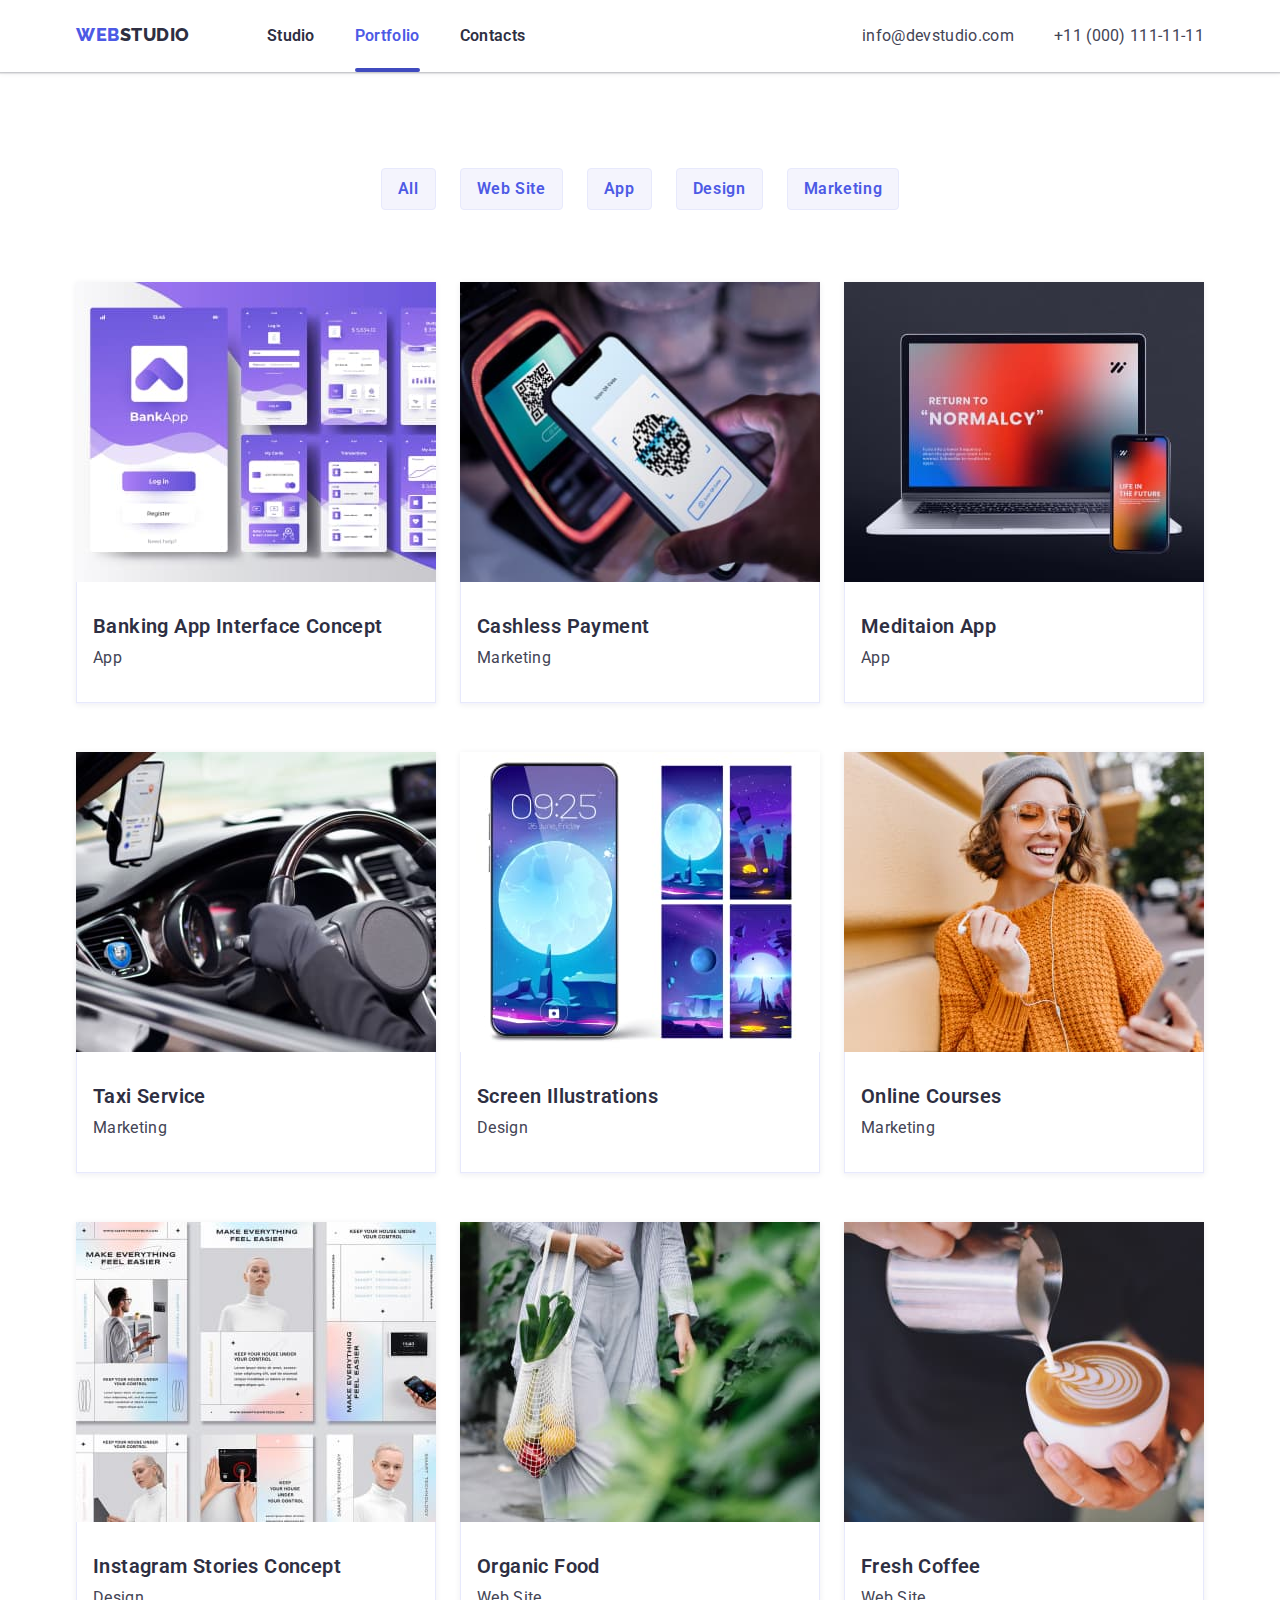
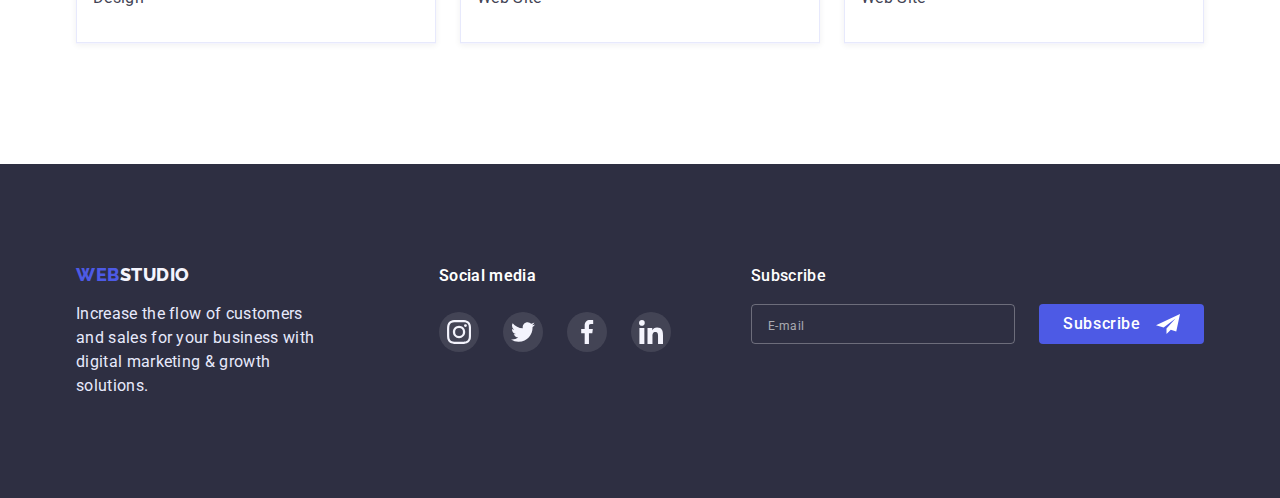
==== portfolio.html @ 8093c986 "edded files" ====
<!DOCTYPE html>
<html lang="en">
  <head>
    <meta charset="UTF-8" />
    <meta http-equiv="X-UA-Compatible" content="IE=edge" />
    <meta name="viewport" content="width=device-width, initial-scale=1.0" />
    <title>Document</title>
    <link rel="preconnect" href="https://fonts.googleapis.com" />
    <link rel="preconnect" href="https://fonts.gstatic.com" crossorigin />
    <link
      href="https://fonts.googleapis.com/css2?family=Raleway:wght@700&family=Roboto:wght@400;500;700;900&display=swap"
      rel="stylesheet"
    />
    <link
      rel="stylesheet"
      href="https://cdnjs.cloudflare.com/ajax/libs/modern-normalize/1.1.0/modern-normalize.min.css"
    />
    <link rel="stylesheet" href="./css/styles.css" />
  </head>
  <body>
    <header class="head">
      <div class="container">
        <div class="header">
          <nav class="site-nav">
            <a href="" class="logo"><span class="logo-span">Web</span>Studio</a>
            <ul class="site-nav-list list">
              <li class="site-nav-item">
                <a href="./index.html" class="link">Studio</a>
              </li>
              <li class="site-nav-item">
                <a href="./portfolio.html" class="link current">Portfolio</a>
              </li>
              <li class="site-nav-item">
                <a href="" class="link">Contacts</a>
              </li>
            </ul>
          </nav>
          <ul class="contacts-list list">
            <li class="contacts-item">
              <a href="mailto:info@devstudio.com" class="link"
                >info@devstudio.com</a
              >
            </li>
            <li class="contacts-item">
              <a href="tel:+110001111111" class="link">+11 (000) 111-11-11</a>
            </li>
          </ul>
        </div>
      </div>
    </header>
    <main>
      <section class="gallery section">
        <div class="container">
          <h1 class="visually-hidden">Our works</h1>
          <ul class="button-list list">
            <li class="button-item">
              <button type="button" class="buttons">All</button>
            </li>
            <li class="button-item">
              <button type="button" class="buttons">Web Site</button>
            </li>
            <li class="button-item">
              <button type="button" class="buttons">App</button>
            </li>
            <li class="button-item">
              <button type="button" class="buttons">Design</button>
            </li>
            <li class="button-item">
              <button type="button" class="buttons">Marketing</button>
            </li>
          </ul>
          <ul class="projects-list list">
            <li class="projects-item">
              <a href="" class="projects-link">
                <div class="overlay">
                  <img
                    src="./images/img-p-1.jpg"
                    alt="interface concept"
                    width="360"
                    height="300"
                  />
                  <p class="overlay-paragraph">
                    14 Stylish and User-Friendly App Design Concepts · Task
                    Manager App · Calorie Tracker App · Exotic Fruit Ecommerce
                    App · Cloud Storage App
                  </p>
                </div>
                <div class="gallery-grouping">
                  <h2>Banking App Interface Concept</h2>
                  <p>App</p>
                </div>
              </a>
            </li>
            <li class="projects-item">
              <a href="" class="projects-link">
                <div class="overlay">
                  <img
                    src="./images/img-p-2.jpg"
                    alt="cashless payment"
                    width="360"
                    height="300"
                  />
                  <p class="overlay-paragraph">
                    14 Stylish and User-Friendly App Design Concepts · Task
                    Manager App · Calorie Tracker App · Exotic Fruit Ecommerce
                    App · Cloud Storage App
                  </p>
                </div>
                <div class="gallery-grouping">
                  <h2>Cashless Payment</h2>
                  <p>Marketing</p>
                </div>
              </a>
            </li>
            <li class="projects-item">
              <a href="" class="projects-link">
                <div class="overlay">
                  <img
                    src="./images/img-p-3.jpg"
                    alt="laptop with phone"
                    width="360"
                    height="300"
                  />
                  <p class="overlay-paragraph">
                    14 Stylish and User-Friendly App Design Concepts · Task
                    Manager App · Calorie Tracker App · Exotic Fruit Ecommerce
                    App · Cloud Storage App
                  </p>
                </div>
                <div class="gallery-grouping">
                  <h2>Meditaion App</h2>
                  <p>App</p>
                </div>
              </a>
            </li>
            <li class="projects-item">
              <a href="" class="projects-link">
                <div class="overlay">
                  <img
                    src="./images/img-p-4.jpg"
                    alt="car dashboard"
                    width="360"
                    height="300"
                  />
                  <p class="overlay-paragraph">
                    14 Stylish and User-Friendly App Design Concepts · Task
                    Manager App · Calorie Tracker App · Exotic Fruit Ecommerce
                    App · Cloud Storage App
                  </p>
                </div>
                <div class="gallery-grouping">
                  <h2>Taxi Service</h2>
                  <p>Marketing</p>
                </div>
              </a>
            </li>
            <li class="projects-item">
              <a href="" class="projects-link">
                <div class="overlay">
                  <img
                    src="./images/img-p-5.jpg"
                    alt="screen illustrations"
                    width="360"
                    height="300"
                  />
                  <p class="overlay-paragraph">
                    14 Stylish and User-Friendly App Design Concepts · Task
                    Manager App · Calorie Tracker App · Exotic Fruit Ecommerce
                    App · Cloud Storage App
                  </p>
                </div>
                <div class="gallery-grouping">
                  <h2>Screen Illustrations</h2>
                  <p>Design</p>
                </div>
              </a>
            </li>
            <li class="projects-item">
              <a href="" class="projects-link">
                <div class="overlay">
                  <img
                    src="./images/img-p-6.jpg"
                    alt="girl in headphones"
                    width="360"
                    height="300"
                  />
                  <p class="overlay-paragraph">
                    14 Stylish and User-Friendly App Design Concepts · Task
                    Manager App · Calorie Tracker App · Exotic Fruit Ecommerce
                    App · Cloud Storage App
                  </p>
                </div>
                <div class="gallery-grouping">
                  <h2>Online Courses</h2>
                  <p>Marketing</p>
                </div>
              </a>
            </li>
            <li class="projects-item">
              <a href="" class="projects-link">
                <div class="overlay">
                  <img
                    src="./images/img-p-7.jpg"
                    alt="instagram stories concept"
                    width="360"
                    height="300"
                  />
                  <p class="overlay-paragraph">
                    14 Stylish and User-Friendly App Design Concepts · Task
                    Manager App · Calorie Tracker App · Exotic Fruit Ecommerce
                    App · Cloud Storage App
                  </p>
                </div>
                <div class="gallery-grouping">
                  <h2>Instagram Stories Concept</h2>
                  <p>Design</p>
                </div>
              </a>
            </li>
            <li class="projects-item">
              <a href="" class="projects-link">
                <div class="overlay">
                  <img
                    src="./images/img-p-8.jpg"
                    alt="organic food"
                    width="360"
                    height="300"
                  />
                  <p class="overlay-paragraph">
                    14 Stylish and User-Friendly App Design Concepts · Task
                    Manager App · Calorie Tracker App · Exotic Fruit Ecommerce
                    App · Cloud Storage App
                  </p>
                </div>
                <div class="gallery-grouping">
                  <h2>Organic Food</h2>
                  <p>Web Site</p>
                </div>
              </a>
            </li>
            <li class="projects-item">
              <a href="" class="projects-link">
                <div class="overlay">
                  <img
                    src="./images/img-p-9.jpg"
                    alt="cup of fresh coffee"
                    width="360"
                    height="300"
                  />
                  <p class="overlay-paragraph">
                    14 Stylish and User-Friendly App Design Concepts · Task
                    Manager App · Calorie Tracker App · Exotic Fruit Ecommerce
                    App · Cloud Storage App
                  </p>
                </div>
                <div class="gallery-grouping">
                  <h2>Fresh Coffee</h2>
                  <p>Web Site</p>
                </div>
              </a>
            </li>
          </ul>
        </div>
      </section>
    </main>
    <footer class="page-footer">
      <div class="container footer">
        <div class="logo-block">
          <a href="" class="logo"><span class="logo-span">Web</span>Studio</a>
          <p>
            Increase the flow of customers and sales for your business with
            digital marketing & growth solutions.
          </p>
        </div>
        <div class="media-block">
          <h3 class="footer-heading">Social media</h3>
          <ul class="footer-list list">
            <li class="footer-list-item">
              <a href="" class="footer-link link">
                <svg width="24" height="24">
                  <use href="./images/icons.svg#icon-instagram-2"></use>
                </svg>
              </a>
            </li>
            <li class="footer-list-item">
              <a href="" class="footer-link link">
                <svg width="24" height="24">
                  <use href="./images/icons.svg#icon-twitter-1"></use>
                </svg>
              </a>
            </li>
            <li class="footer-list-item">
              <a href="" class="footer-link link">
                <svg width="24" height="24">
                  <use href="./images/icons.svg#icon-facebook-1"></use>
                </svg>
              </a>
            </li>
            <li class="footer-list-item">
              <a href="" class="footer-link link">
                <svg width="24" height="24">
                  <use href="./images/icons.svg#icon-linkedin-1"></use>
                </svg>
              </a>
            </li>
          </ul>
        </div>
        <div>
          <form action="" class="email-block">
            <div class="email-input">
              <label for="mail" class="email-label"> Subscribe </label>
              <input
                type="email"
                name="email"
                placeholder="E-mail"
                id="mail"
                class="email-button"
              />
            </div>
            <button type="submit" class="submit-button buttons">
              Subscribe
              <svg width="24" height="20" class="arrow-icon">
                <use href="./images/icons.svg#arrow"></use>
              </svg>
            </button>
          </form>
        </div>
      </div>
    </footer>
  </body>
</html>
---- css/styles.css ----
/*base styles*/
:root {
  --primary-text-color: #434455;
  --secondary-color: #2e2f42;
  --primary-white-color: #ffffff;
  --background-our-team-buttons: #f4f4fd;
  --accent-color: #4d5ae5;
  --footer-color: #e7e9fc;
  --secondary-accent-color: #404bbf;
}

body {
  font-family: "Roboto", sans-serif;
  color: var(--primary-text-color);
  background-color: var(--primary-white-color);
}

ul {
  margin: 0;
  padding: 0;
}

p,
h1,
h2,
h3 {
  margin: 0;
}

.container {
  width: 1158px;
  margin-left: auto;
  margin-right: auto;
  padding-left: 15px;
  padding-right: 15px;
}

.visually-hidden {
  position: absolute;
  white-space: nowrap;
  width: 1px;
  height: 1px;
  overflow: hidden;
  border: 0;
  padding: 0;
  clip: rect(0 0 0 0);
  clip-path: inset(50%);
  margin: -1px;
}

.list {
  list-style: none;
}

a {
  text-decoration: none;
  color: inherit;
}

.buttons {
  font-family: inherit;
  cursor: pointer;
}

.link:hover,
.link:focus {
  color: var(--accent-color);
}

.list img {
  display: block;
  width: 100%;
  height: auto;
}

/*header*/
.head {
  box-shadow: 0px 2px 1px rgba(46, 47, 66, 0.08),
    0px 1px 1px rgba(46, 47, 66, 0.16), 0px 1px 6px rgba(46, 47, 66, 0.08);
}
.header {
  display: flex;
  align-items: center;
}

.logo {
  font-family: "Raleway", sans-serif;
  font-weight: 800;
  font-size: 18px;
  line-height: 1.2;
  letter-spacing: 0.03em;
  text-transform: uppercase;
  color: var(--secondary-color);
  margin-right: 77px;
  padding-top: 24px;
  padding-bottom: 24px;
  display: block;
}

.logo-span {
  color: var(--accent-color);
}

/*main nav*/
.site-nav {
  display: flex;
}

.site-nav-list {
  font-weight: 600;
  font-size: 16px;
  line-height: 1.5;
  letter-spacing: 0.02em;
  color: var(--secondary-color);
  display: flex;
}

.site-nav-item {
  position: relative;
}

.site-nav-item:not(:last-child) {
  margin-right: 40px;
}

.site-nav-list .link,
.contacts-list .link {
  padding-top: 24px;
  padding-bottom: 24px;
  display: block;

  transition: color 250ms cubic-bezier(0.4, 0, 0.2, 1);
}

.site-nav-item .link.current::after {
  content: "";
  position: absolute;
  left: 0;
  bottom: 0;

  display: block;
  width: 100%;
  height: 4px;
  border-radius: 2px;

  background-color: var(--secondary-accent-color);
}

.site-nav-item .link.current {
  color: var(--accent-color);
}

/*contacts*/
.contacts-list {
  line-height: 1.5;
  letter-spacing: 0.02em;
  display: flex;
  margin-left: auto;
}

.contacts-item:not(:last-child) {
  margin-right: 40px;
}

/*index.html*/
.hero {
  height: 600px;
  max-width: 1440px;
  padding-top: 192px;
  margin-right: auto;
  margin-left: auto;

  text-align: center;
  background-color: var(--secondary-color);
  background-image: linear-gradient(
      to right,
      rgba(46, 47, 66, 0.7),
      rgba(46, 47, 66, 0.7)
    ),
    url(../images/people-office\ 1.jpg);
  background-repeat: no-repeat;
  background-size: cover;
  background-position: center;
}

.heading-hero {
  width: 492px;
  margin-left: auto;
  margin-right: auto;
  font-weight: 500;
  font-size: 56px;
  line-height: 1.07;
  text-align: center;
  letter-spacing: 0.02em;
  color: var(--primary-white-color);
}

.hero .buttons {
  margin-left: auto;
  margin-right: auto;
  margin-top: 48px;
  padding: 16px 32px;
  border-color: transparent;
  border-radius: 4px;

  font-weight: 600;
  font-size: 16px;
  line-height: 1.2;
  letter-spacing: 0.04em;

  color: var(--primary-white-color);
  background-color: var(--accent-color);
  box-shadow: 0px 4px 4px rgba(0, 0, 0, 0.15);

  transition: background-color 250ms cubic-bezier(0.4, 0, 0.2, 1),
    box-shadow 250ms cubic-bezier(0.4, 0, 0.2, 1);
}

.hero .buttons:hover,
.hero .buttons:focus {
  background-color: var(--secondary-accent-color);
  box-shadow: 0px 4px 4px rgba(0, 0, 0, 0.15);
}

.section {
  padding-top: 120px;
  padding-bottom: 120px;
}

.features-icon {
  padding: 0;
  border: none;
  margin-bottom: 8px;
  height: 112px;
  background-color: var(--background-our-team-buttons);
  border-radius: 4px;
  display: flex;
  justify-content: center;
  align-items: center;
}

.features-list {
  display: flex;
}

.features-item:not(:last-child) {
  margin-right: 24px;
}

.features-list h3 {
  margin-bottom: 8px;
  font-weight: 600;
  font-size: 20px;
  line-height: 1.2;
  letter-spacing: 0.02em;
  color: var(--secondary-color);
}

.features-list p {
  font-size: 16px;
  line-height: 1.5;
  letter-spacing: 0.02em;
  color: var(--primary-text-color);
}

.activity {
  padding-top: 0;
}

.activity-list {
  display: flex;
  margin-top: 72px;
}

.activity-heading {
  font-weight: 600;
  font-size: 36px;
  line-height: 1.1;
  text-align: center;
  letter-spacing: 0.02em;
  text-transform: capitalize;
  color: var(--secondary-color);
}

.activity-item:not(:last-child) {
  margin-right: 24px;
}

.team {
  background-color: var(--background-our-team-buttons);
}

.team-list {
  display: flex;
  margin-top: 72px;
}

.team-heading {
  font-weight: 600;
  font-size: 36px;
  line-height: 1.1;
  text-align: center;
  letter-spacing: 0.02em;
  text-transform: capitalize;
  color: var(--secondary-color);
}

.team-item {
  border-radius: 0px 0px 4px 4px;
  background-color: var(--primary-white-color);
}

.team-grouping {
  padding-top: 32px;
  padding-bottom: 32px;
  box-shadow: 0px 1px 6px rgba(46, 47, 66, 0.08),
    0px 1px 1px rgba(46, 47, 66, 0.16), 0px 2px 1px rgba(46, 47, 66, 0.08);
}

.team-list h3 {
  margin-bottom: 8px;
  font-weight: 600;
  font-size: 20px;
  line-height: 1.2;
  text-align: center;
  letter-spacing: 0.02em;
  color: var(--secondary-color);
}

.team-list p {
  margin-bottom: 8px;
  font-size: 16px;
  line-height: 1.5;
  text-align: center;
  letter-spacing: 0.02em;
  color: var(--primary-text-color);
}

.team-item:not(:last-child) {
  margin-right: 24px;
}
.team-list-icon {
  display: flex;
  justify-content: center;
  align-items: center;
}

.list-icon-item:not(:last-child) {
  margin-right: 24px;
}

.link-icon {
  width: 40px;
  height: 40px;
  border-radius: 50%;
  background-color: var(--accent-color);
  display: flex;
  align-items: center;
  justify-content: center;

  transition: background-color 250ms cubic-bezier(0.4, 0, 0.2, 1);
}

.link-icon:hover,
.link-icon:focus {
  background-color: var(--secondary-accent-color);
}

.clients-list-link {
  height: 88px;
  border: 1px solid #8e8f99;
  border-radius: 4px;
  display: flex;
  align-items: center;
  justify-content: center;
  fill: #8e8f99;

  transition: fill 250ms cubic-bezier(0.4, 0, 0.2, 1),
    border-color 250ms cubic-bezier(0.4, 0, 0.2, 1);
}

.clients-list-link:hover,
.clients-list-link:focus {
  fill: var(--accent-color);
  border-color: var(--accent-color);
}

.clients-heading {
  margin-bottom: 72px;
  font-weight: 700;
  font-size: 36px;
  line-height: 1, 16;
  text-align: center;
  letter-spacing: 0.03em;
  color: var(--secondary-color);
}

.clients-list {
  display: flex;
}

.clients-list-item {
  width: calc((100%-120px) / 6);
}

.clients-list-item:not(:last-child) {
  margin-right: 24px;
}

/*footer*/
.page-footer {
  background-color: var(--secondary-color);
  padding-top: 100px;
  padding-bottom: 100px;
}

.footer {
  display: flex;
}

.logo-block {
  width: 264px;
  margin-right: 120px;
}

footer .logo {
  color: var(--background-our-team-buttons);
}

.page-footer .logo {
  padding: 0;
}

.page-footer p {
  font-size: 16px;
  line-height: 1.5;
  letter-spacing: 0.02em;
  color: var(--footer-color);
  margin-top: 16px;
}

.footer-heading {
  margin-bottom: 24px;
  font-weight: 600;
  font-size: 16px;
  line-height: 1.5;
  letter-spacing: 0.02em;
  color: var(--primary-white-color);
}

.footer-list {
  display: flex;
}

.footer-list-item:not(:last-child) {
  margin-right: 24px;
}

.footer-link {
  width: 40px;
  height: 40px;
  border-radius: 50%;
  background-color: rgba(255, 255, 255, 0.1);
  display: flex;
  align-items: center;
  justify-content: center;

  transition: background-color 250ms cubic-bezier(0.4, 0, 0.2, 1);
}

.footer-link:hover,
.footer-link:focus {
  background-color: #31d0aa;
}

.media-block {
  margin-right: 80px;
}

.email-block {
  display: flex;
}

.email-input {
  margin-right: 24px;
  display: flex;
  flex-direction: column;
}

.email-label {
  margin-bottom: 16px;
  font-weight: 500;
  font-size: 16px;
  line-height: 1.5;
  letter-spacing: 0.02em;

  color: #ffffff;
}

.email-button {
  width: 264px;
  height: 40px;
  padding-left: 16px;
  padding-top: 8px;
  padding-bottom: 8px;
  border: 1px solid rgba(255, 255, 255, 0.3);
  border-radius: 4px;

  background-color: rgba(33, 150, 243, 0);
}
.email-button::placeholder {
  font-size: 12px;
  line-height: 2;
  letter-spacing: 0.04em;
  color: rgba(255, 255, 255, 0.6);
}

.submit-button {
  display: flex;
  align-items: center;
  justify-content: space-between;

  width: 165px;
  height: 40px;
  padding: 8px 24px;
  margin-top: 40px;
  border: var(--accent-color);
  border-radius: 4px;

  font-weight: 500;
  font-size: 16px;
  line-height: 1.5;
  letter-spacing: 0.04em;

  color: var(--primary-white-color);
  background-color: var(--accent-color);

  transition: background-color 250ms cubic-bezier(0.4, 0, 0.2, 1);
}

.submit-button:hover,
.submit-button:focus {
  background-color: var(--secondary-accent-color);
}

.arrow-icon {
  fill: var(--primary-white-color);
}

/*portfolio.html*/
.gallery {
  padding-top: 96px;
}

.gallery-grouping {
  padding-top: 32px;
  padding-bottom: 32px;
  padding-left: 16px;
  border-bottom: 1px solid #e7e9fc;
  border-left: 1px solid #e7e9fc;
  border-right: 1px solid #e7e9fc;
}

.gallery .button-list {
  display: flex;
  justify-content: center;
}

.button-item:not(:last-child) {
  margin-right: 24px;
}

.button-list .buttons {
  padding: 8px 16px;
  border: 1px solid #e7e9fc;
  border-radius: 4px;

  font-weight: 600;
  font-size: 16px;
  line-height: 1.5;
  text-align: center;
  letter-spacing: 0.04em;

  color: var(--accent-color);
  background-color: var(--background-our-team-buttons);

  transition: background-color 250ms cubic-bezier(0.4, 0, 0.2, 1),
    color 250ms cubic-bezier(0.4, 0, 0.2, 1),
    border 250ms cubic-bezier(0.4, 0, 0.2, 1),
    box-shadow 250ms cubic-bezier(0.4, 0, 0.2, 1);
}

.button-list .buttons:hover,
.button-list .buttons:focus {
  border: 1px solid var(--accent-color);

  color: var(--primary-white-color);
  background-color: var(--accent-color);

  box-shadow: 0px 4px 4px rgba(0, 0, 0, 0.15);
}

.projects-list {
  display: flex;
  flex-wrap: wrap;
  margin-top: 72px;
}

.projects-item:not(:nth-child(3n)) {
  margin-right: 24px;
}
.projects-item:not(:nth-last-child(-n + 3)) {
  margin-bottom: 48px;
}

.projects-item {
  border-bottom: 0.5px solid #f4f4fd;
  box-shadow: 0px 1px 6px rgba(46, 47, 66, 0.08);
}

.projects-link {
  display: block;
  transition: box-shadow 250ms cubic-bezier(0.4, 0, 0.2, 1);
}

.projects-link:hover,
.projects-link:focus {
  box-shadow: 0px 1px 6px rgba(46, 47, 66, 0.08),
    0px 1px 1px rgba(46, 47, 66, 0.16), 0px 2px 1px rgba(46, 47, 66, 0.08);
}

.projects-list h2 {
  font-weight: 600;
  font-size: 20px;
  line-height: 1.2;
  letter-spacing: 0.02em;
  color: var(--secondary-color);
}

.projects-list p {
  font-size: 16px;
  line-height: 1.5;
  letter-spacing: 0.02em;
  color: var(--primary-text-color);
  margin-top: 8px;
}

.overlay {
  position: relative;
  width: 360px;
  height: 300px;

  overflow: hidden;
}

.overlay::after {
  content: "";
  position: absolute;
  top: 0;
  left: 0;
  width: 100%;
  height: 100%;
  z-index: 2;

  background-color: var(--accent-color);

  transform: translatey(100%);
  transition: transform 250ms cubic-bezier(0.4, 0, 0.2, 1);
}

.projects-item:hover .overlay::after {
  transform: translateY(0);
}

.overlay .overlay-paragraph {
  position: absolute;
  top: 40px;
  left: 32px;
  z-index: 3;
  margin-top: 0;

  color: #f4f4fd;

  transform: translatey(300%);
  transition: transform 250ms cubic-bezier(0.4, 0, 0.2, 1);
}

.projects-item:hover .overlay .overlay-paragraph {
  transform: translateY(0);
}

/* modal window */
.backdrop {
  position: fixed;
  top: 0;
  left: 0;

  width: 100%;
  height: 100%;

  background-color: rgba(46, 47, 66, 0.4);

  opacity: 1;
  transition: opacity 250ms cubic-bezier(0.4, 0, 0.2, 1);
}

.backdrop.is-hidden {
  opacity: 0;
  pointer-events: none;
  visibility: hidden;
}

.modal {
  position: absolute;
  top: 50%;
  left: 50%;
  transform: translate(-50%, -50%) scale(1);

  width: 408px;
  padding: 72px 24px 24px;
  border-radius: 4px;

  background-color: #fcfcfc;
  box-shadow: 0px 1px 1px rgba(0, 0, 0, 0.14), 0px 1px 3px rgba(0, 0, 0, 0.12),
    0px 2px 1px rgba(0, 0, 0, 0.2);

  transition: transform 250ms cubic-bezier(0.4, 0, 0.2, 1);
}

.backdrop.is-hidden .modal {
  transform: translate(-50%, -50%) scale(0.9);
}

.close-modal {
  position: absolute;
  right: 24px;
  top: 24px;
  display: flex;

  width: 24px;
  height: 24px;
  padding: 0;
  margin: 0;
  border: 1px solid rgba(0, 0, 0, 0.1);
  border-radius: 50%;

  background-color: #e7e9fc;
  outline: none;

  transition: background-color 250ms cubic-bezier(0.4, 0, 0.2, 1),
    fill 250ms cubic-bezier(0.4, 0, 0.2, 1);
}

.close-modal:focus,
.close-modal:hover {
  background-color: var(--secondary-accent-color);
}

.modal-icon {
  fill: #000;
}

.close-modal:focus .modal-icon,
.close-modal:hover .modal-icon {
  fill: var(--primary-white-color);
}

.form-paragraph {
  margin-bottom: 16px;
  font-weight: 500;
  font-size: 16px;
  line-height: 1.5;
  text-align: center;
  letter-spacing: 0.02em;
  color: var(--secondary-color);
}

.modal-label {
  display: block;
}

.modal-label:not(:last-child) {
  margin-bottom: 8px;
}

.modal-label-text {
  display: block;
  margin-bottom: 4px;
  font-weight: 400;
  font-size: 12px;
  line-height: 1.3;
  letter-spacing: 0.04em;
  color: #8e8f99;
}

.modal-input {
  width: 360px;
  height: 40px;
  padding-left: 38px;
  border: 1px solid rgba(33, 33, 33, 0.2);
  border-radius: 4px;
  outline: none;

  background-repeat: no-repeat;
  background-position: center left 19px;

  transition: border-color 250ms cubic-bezier(0.4, 0, 0.2, 1),
    background-image 250ms cubic-bezier(0.4, 0, 0.2, 1);
}

.modal-input:hover,
.modal-input:focus {
  border-color: var(--accent-color);
}

.modal-input.username {
  background-image: url("../images/username.svg");
  background-size: 12px;
}

.modal-input.username:hover,
.modal-input.username:focus {
  background-image: url("../images/username-focus.svg");
}

.modal-input.phone {
  background-image: url("../images/phone.svg");
  background-size: 13px;
}

.modal-input.phone:hover,
.modal-input.phone:focus {
  background-image: url("../images/phone-focus.svg");
}

.modal-input.email {
  background-image: url("../images/email.svg");
  background-size: 15px 12px;
}

.modal-input.email:hover,
.modal-input.email:focus {
  background-image: url("../images/email-focus.svg");
}

.comment {
  width: 360px;
  height: 120px;
  padding: 8px 16px;
  border: 1px solid rgba(33, 33, 33, 0.2);
  border-radius: 4px;
  resize: none;
  outline: none;

  transition: border-color 250ms cubic-bezier(0.4, 0, 0.2, 1);
}

.comment:hover,
.comment:focus {
  border-color: var(--accent-color);
}

.comment::placeholder {
  font-weight: 400;
  font-size: 12px;
  line-height: 1.3;
  letter-spacing: 0.04em;

  color: rgba(117, 117, 117, 0.5);
}

.checkbox-label {
  display: flex;
  align-items: center;
  margin-bottom: 24px;
  font-weight: 400;
  font-size: 12px;
  line-height: 1.3;
  letter-spacing: 0.04em;
  color: #757575;
}

.checkbox-input {
  position: absolute;
  white-space: nowrap;
  width: 1px;
  height: 1px;
  overflow: hidden;
  border: 0;
  padding: 0;
  clip: rect(0 0 0 0);
  clip-path: inset(50%);
  margin: -1px;
}

.checkbox-custom {
  display: block;
  width: 16px;
  height: 16px;
  margin-right: 8px;
  border: 1.25px solid #2e2f42;
  border-radius: 2px;
}

.checkbox-input:checked + .checkbox-custom {
  background-color: var(--secondary-accent-color);
  background-image: url("../images/checkbox-arrow.svg");
  background-size: 10px 8px;
  background-repeat: no-repeat;
  background-position: center;
  background-origin: border-box;
}

.checkbox-link {
  text-decoration-line: underline;
  color: #4d5ae5;
}

.modal-submit {
  display: flex;
  align-items: center;
  justify-content: center;

  width: 169px;
  height: 56px;
  padding: 16px 32px;
  margin-left: auto;
  margin-right: auto;
  border: none;
  border-radius: 4px;

  font-weight: 500;
  font-size: 16px;
  line-height: 1.5;
  letter-spacing: 0.04em;

  color: #ffffff;
  background-color: var(--accent-color);
  box-shadow: 0px 4px 4px rgba(0, 0, 0, 0.15);

  transition: background-color 250ms cubic-bezier(0.4, 0, 0.2, 1);
}

.modal-submit:hover,
.modal-submit:focus {
  background-color: var(--secondary-accent-color);
}
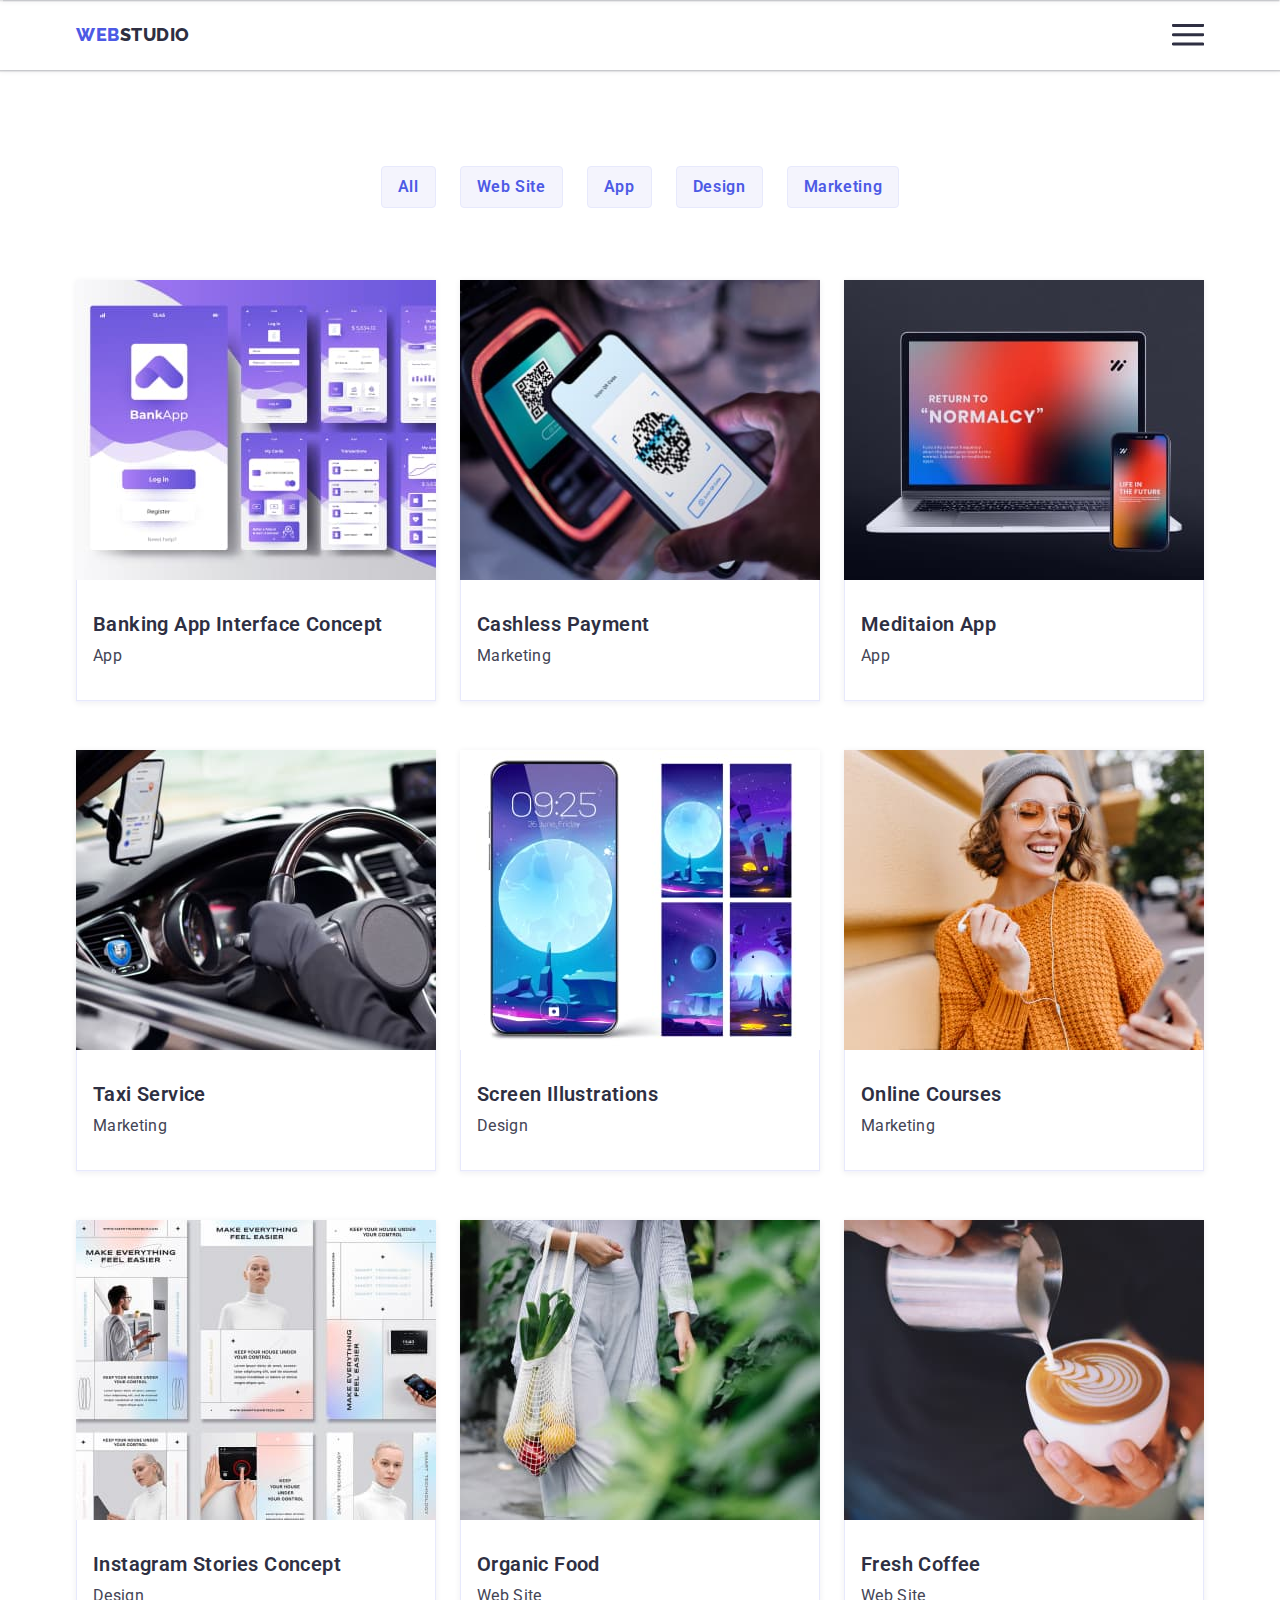
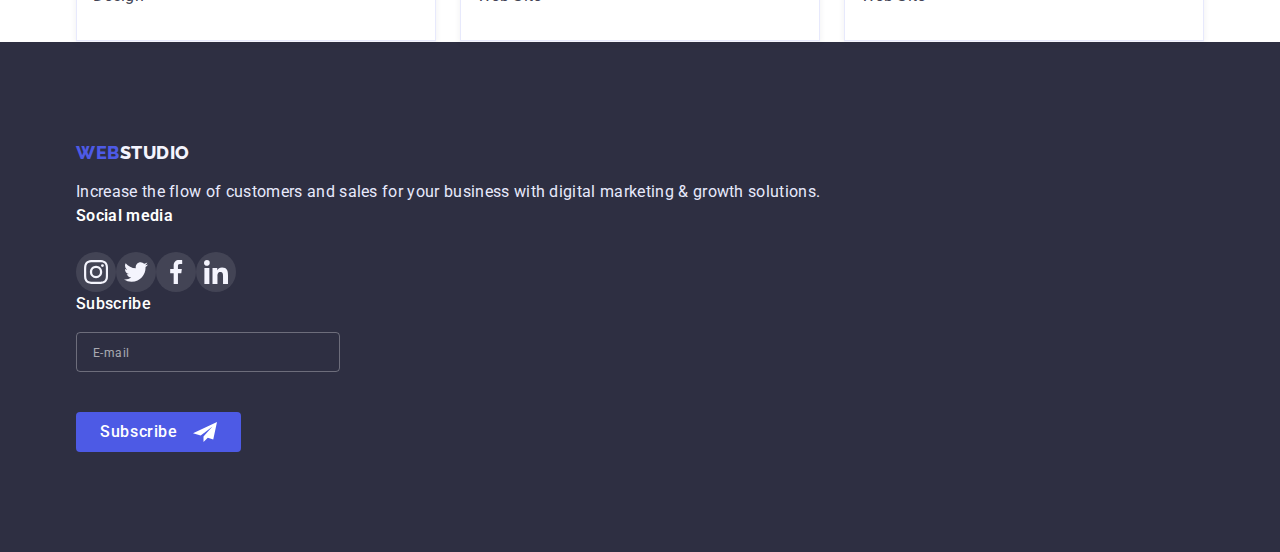
==== commit e7182a62: "did burger menu" ====
--- a/portfolio.html
+++ b/portfolio.html
@@ -19,10 +19,20 @@
   </head>
   <body>
     <header class="head">
-      <div class="container">
-        <div class="header">
+      <div class="container header">
+        <a href="" class="logo"><span class="logo-span">Web</span>Studio</a>
+        <button class="icon-menu buttons" data-menu-open>
+          <svg width="32" height="22">
+            <use href="./images/icons.svg#mobile-menu"></use>
+          </svg>
+        </button>
+        <div class="burger-menu is-hidden" data-menu>
+          <button class="icon-close buttons" data-menu-close>
+            <svg width="22" height="22">
+              <use href="./images/icons.svg#close"></use>
+            </svg>
+          </button>
           <nav class="site-nav">
-            <a href="" class="logo"><span class="logo-span">Web</span>Studio</a>
             <ul class="site-nav-list list">
               <li class="site-nav-item">
                 <a href="./index.html" class="link">Studio</a>
@@ -41,8 +51,38 @@
                 >info@devstudio.com</a
               >
             </li>
-            <li class="contacts-item">
+            <li class="contacts-item phone-number">
               <a href="tel:+110001111111" class="link">+11 (000) 111-11-11</a>
+            </li>
+          </ul>
+          <ul class="menu-list-icon list">
+            <li class="menu-icon-item">
+              <a href="" class="link-icon">
+                <svg class="icon-item" width="24" height="24">
+                  <use href="./images/icons.svg#icon-instagram-2"></use>
+                </svg>
+              </a>
+            </li>
+            <li class="menu-icon-item">
+              <a href="" class="link-icon">
+                <svg class="icon-item" width="24" height="24">
+                  <use href="./images/icons.svg#icon-twitter-1"></use>
+                </svg>
+              </a>
+            </li>
+            <li class="menu-icon-item">
+              <a href="" class="link-icon">
+                <svg class="icon-item" width="24" height="24">
+                  <use href="./images/icons.svg#icon-facebook-1"></use>
+                </svg>
+              </a>
+            </li>
+            <li class="menu-icon-item">
+              <a href="" class="link-icon">
+                <svg class="icon-item" width="24" height="24">
+                  <use href="./images/icons.svg#icon-linkedin-1"></use>
+                </svg>
+              </a>
             </li>
           </ul>
         </div>
@@ -306,7 +346,7 @@
           </ul>
         </div>
         <div>
-          <form action="" class="email-block">
+          <form class="email-block">
             <div class="email-input">
               <label for="mail" class="email-label"> Subscribe </label>
               <input
@@ -327,5 +367,6 @@
         </div>
       </div>
     </footer>
+    <script src="./js/mobile-menu.js"></script>
   </body>
 </html>
--- a/css/styles.css
+++ b/css/styles.css
@@ -28,12 +28,33 @@
 }
 
 .container {
-  width: 1158px;
   margin-left: auto;
   margin-right: auto;
   padding-left: 15px;
   padding-right: 15px;
-}
+ } 
+
+ @media screen and (min-width: 480px) {
+  .container {
+    width: 428px;
+  }
+ }
+
+ @media screen and (min-width: 768px) {
+  .container {
+    width: 768px;
+  }
+ }
+
+ @media screen and (min-width: 1200px) {
+  .container {
+    width: 1158px;
+  }
+ }
+  
+    
+  
+
 
 .visually-hidden {
   position: absolute;
@@ -81,9 +102,56 @@
 .header {
   display: flex;
   align-items: center;
-}
+  justify-content: space-between;
+
+  padding-top: 24px;
+  padding-bottom: 24px;
+}
+
+.burger-menu {
+  position: absolute;
+  top: 0;
+  left: 0;
+  width: 100%;
+  padding: 40px;
+  z-index: 3;
+
+  background: var(--primary-white-color);
+  box-shadow: 0px 2px 1px rgba(46, 47, 66, 0.08),
+              0px 1px 1px rgba(46, 47, 66, 0.16),
+              0px 1px 6px rgba(46, 47, 66, 0.08);
+
+  transform: translateY(0);
+
+  transition: transform 250ms cubic-bezier(0.4, 0, 0.2, 1);
+}
+
+.burger-menu.is-hidden {
+  transform: translateY(-100%);
+}
+
+.icon-close {
+  display: block;
+
+  width: 24px;
+  height: 24px;
+  padding: 0;
+  margin-left: auto;
+  margin-bottom: 16px;
+  border: 1px solid rgba(0, 0, 0, 0.1);
+  border-radius: 50%;
+
+  background-color: #e7e9fc;
+  outline: none;
+} 
 
 .logo {
+  display: block;
+
+  /* margin-right: 77px; */
+  /* padding-top: 24px;
+  padding-bottom: 24px; */
+
   font-family: "Raleway", sans-serif;
   font-weight: 800;
   font-size: 18px;
@@ -91,46 +159,59 @@
   letter-spacing: 0.03em;
   text-transform: uppercase;
   color: var(--secondary-color);
-  margin-right: 77px;
-  padding-top: 24px;
-  padding-bottom: 24px;
-  display: block;
 }
 
 .logo-span {
   color: var(--accent-color);
 }
 
+.icon-menu {
+  display: block;
+  padding: 0;
+  border: 0;
+  width: 32px;
+  height: 22px;
+  background-color: transparent;
+  }
+
 /*main nav*/
-.site-nav {
-  display: flex;
-}
+/* .site-nav {
+  display: flex;
+} */
 
 .site-nav-list {
-  font-weight: 600;
-  font-size: 16px;
-  line-height: 1.5;
-  letter-spacing: 0.02em;
+  font-weight: 700;
+  font-size: 36px;
+  line-height: 1.1;
+  letter-spacing: 0.02em;
+  text-transform: capitalize;
   color: var(--secondary-color);
-  display: flex;
+  /* font-weight: 500;
+  font-size: 16px;
+  line-height: 1.5;
+  display: flex; */
 }
 
 .site-nav-item {
   position: relative;
 }
 
-.site-nav-item:not(:last-child) {
+.site-nav-item:not(:last-child),
+.contacts-item:not(:last-child) {
+  margin-bottom: 40px;
+}
+
+.site-nav-item:last-child {
+  margin-bottom: 284px;
+}
+
+.contacts-item:last-child {
+  margin-bottom: 48px;
+}
+/* .site-nav-item:not(:last-child),
+.contacts-item:not(:last-child) {
   margin-right: 40px;
-}
-
-.site-nav-list .link,
-.contacts-list .link {
-  padding-top: 24px;
-  padding-bottom: 24px;
-  display: block;
-
-  transition: color 250ms cubic-bezier(0.4, 0, 0.2, 1);
-}
+} */
 
 .site-nav-item .link.current::after {
   content: "";
@@ -139,9 +220,9 @@
   bottom: 0;
 
   display: block;
-  width: 100%;
+  /* width: 100%;
   height: 4px;
-  border-radius: 2px;
+  border-radius: 2px; */
 
   background-color: var(--secondary-accent-color);
 }
@@ -150,49 +231,93 @@
   color: var(--accent-color);
 }
 
+
+.site-nav-list .link,
+.contacts-list .link {
+  /* padding-top: 24px;
+  padding-bottom: 24px; */
+  display: block;
+
+  transition: color 250ms cubic-bezier(0.4, 0, 0.2, 1);
+}
+
+
 /*contacts*/
 .contacts-list {
-  line-height: 1.5;
-  letter-spacing: 0.02em;
-  display: flex;
-  margin-left: auto;
-}
-
-.contacts-item:not(:last-child) {
-  margin-right: 40px;
-}
+  font-weight: 500;
+  font-size: 20px;
+  line-height: 1.2;
+  letter-spacing: 0.02em;
+  color: var(--primary-text-color);
+
+  /* font-size: 16px;
+  line-height: 1.5;
+  display: flex;
+  margin-left: auto; */
+}
+
+.phone-number {
+  font-weight: 600;
+  font-size: 36px;
+  line-height: 1.1;
+  text-transform: capitalize;
+}
+
+.menu-list-icon {
+  display: flex;
+  justify-content: center;
+  align-items: center;
+}
+
+.menu-icon-item:not(:last-child) {
+  margin-right: 56px;
+}
+
 
 /*index.html*/
 .hero {
-  height: 600px;
-  max-width: 1440px;
-  padding-top: 192px;
-  margin-right: auto;
-  margin-left: auto;
+  padding-top: 112px;
+  padding-bottom: 112px;
 
   text-align: center;
+
+  background-repeat: no-repeat;
+  background-size: cover;
+  background-position: center;
   background-color: var(--secondary-color);
   background-image: linear-gradient(
       to right,
       rgba(46, 47, 66, 0.7),
       rgba(46, 47, 66, 0.7)
     ),
-    url(../images/people-office\ 1.jpg);
-  background-repeat: no-repeat;
-  background-size: cover;
-  background-position: center;
+    url(../images/bg-phone.jpg);
+  
+  /* height: 600px; */
+  /* max-width: 1440px; */
+  /* padding-top: 192px;
+  margin-right: auto;
+  margin-left: auto; */
 }
 
 .heading-hero {
-  width: 492px;
+  width: 318px;
   margin-left: auto;
   margin-right: auto;
+  
   font-weight: 500;
+  font-size: 36px;
+  line-height: 1.1;
+  text-align: center;
+  letter-spacing: 0.02em;
+  text-transform: capitalize;
+
+  color: var(--primary-white-color);
+  
+  
+  /* width: 492px;
   font-size: 56px;
-  line-height: 1.07;
-  text-align: center;
-  letter-spacing: 0.02em;
-  color: var(--primary-white-color);
+  line-height: 1.07; */
+   
 }
 
 .hero .buttons {
@@ -222,10 +347,10 @@
   box-shadow: 0px 4px 4px rgba(0, 0, 0, 0.15);
 }
 
-.section {
+/* .section {
   padding-top: 120px;
   padding-bottom: 120px;
-}
+} */
 
 .features-icon {
   padding: 0;
@@ -234,18 +359,18 @@
   height: 112px;
   background-color: var(--background-our-team-buttons);
   border-radius: 4px;
-  display: flex;
-  justify-content: center;
+  /* display: flex;
+  justify-content: center; */
   align-items: center;
 }
 
-.features-list {
-  display: flex;
-}
-
-.features-item:not(:last-child) {
+/* .features-list {
+  display: flex;
+} */
+
+/* .features-item:not(:last-child) {
   margin-right: 24px;
-}
+} */
 
 .features-list h3 {
   margin-bottom: 8px;
@@ -267,10 +392,10 @@
   padding-top: 0;
 }
 
-.activity-list {
+/* .activity-list {
   display: flex;
   margin-top: 72px;
-}
+} */
 
 .activity-heading {
   font-weight: 600;
@@ -282,18 +407,18 @@
   color: var(--secondary-color);
 }
 
-.activity-item:not(:last-child) {
+/* .activity-item:not(:last-child) {
   margin-right: 24px;
-}
+} */
 
 .team {
   background-color: var(--background-our-team-buttons);
 }
 
-.team-list {
+/* .team-list {
   display: flex;
   margin-top: 72px;
-}
+} */
 
 .team-heading {
   font-weight: 600;
@@ -336,9 +461,9 @@
   color: var(--primary-text-color);
 }
 
-.team-item:not(:last-child) {
+/* .team-item:not(:last-child) {
   margin-right: 24px;
-}
+} */
 .team-list-icon {
   display: flex;
   justify-content: center;
@@ -348,6 +473,7 @@
 .list-icon-item:not(:last-child) {
   margin-right: 24px;
 }
+
 
 .link-icon {
   width: 40px;
@@ -395,17 +521,17 @@
   color: var(--secondary-color);
 }
 
-.clients-list {
-  display: flex;
-}
-
-.clients-list-item {
+/* .clients-list {
+  display: flex;
+} */
+
+/* .clients-list-item {
   width: calc((100%-120px) / 6);
-}
-
-.clients-list-item:not(:last-child) {
+} */
+
+/* .clients-list-item:not(:last-child) {
   margin-right: 24px;
-}
+} */
 
 /*footer*/
 .page-footer {
@@ -414,14 +540,14 @@
   padding-bottom: 100px;
 }
 
-.footer {
-  display: flex;
-}
-
-.logo-block {
+/* .footer {
+  display: flex;
+} */
+
+/* .logo-block {
   width: 264px;
   margin-right: 120px;
-}
+} */
 
 footer .logo {
   color: var(--background-our-team-buttons);
@@ -432,11 +558,11 @@
 }
 
 .page-footer p {
+  margin-top: 16px;
   font-size: 16px;
   line-height: 1.5;
   letter-spacing: 0.02em;
   color: var(--footer-color);
-  margin-top: 16px;
 }
 
 .footer-heading {
@@ -452,9 +578,9 @@
   display: flex;
 }
 
-.footer-list-item:not(:last-child) {
+/* .footer-list-item:not(:last-child) {
   margin-right: 24px;
-}
+} */
 
 .footer-link {
   width: 40px;
@@ -477,9 +603,9 @@
   margin-right: 80px;
 }
 
-.email-block {
-  display: flex;
-}
+/* .email-block {
+  display: flex;
+} */
 
 .email-input {
   margin-right: 24px;
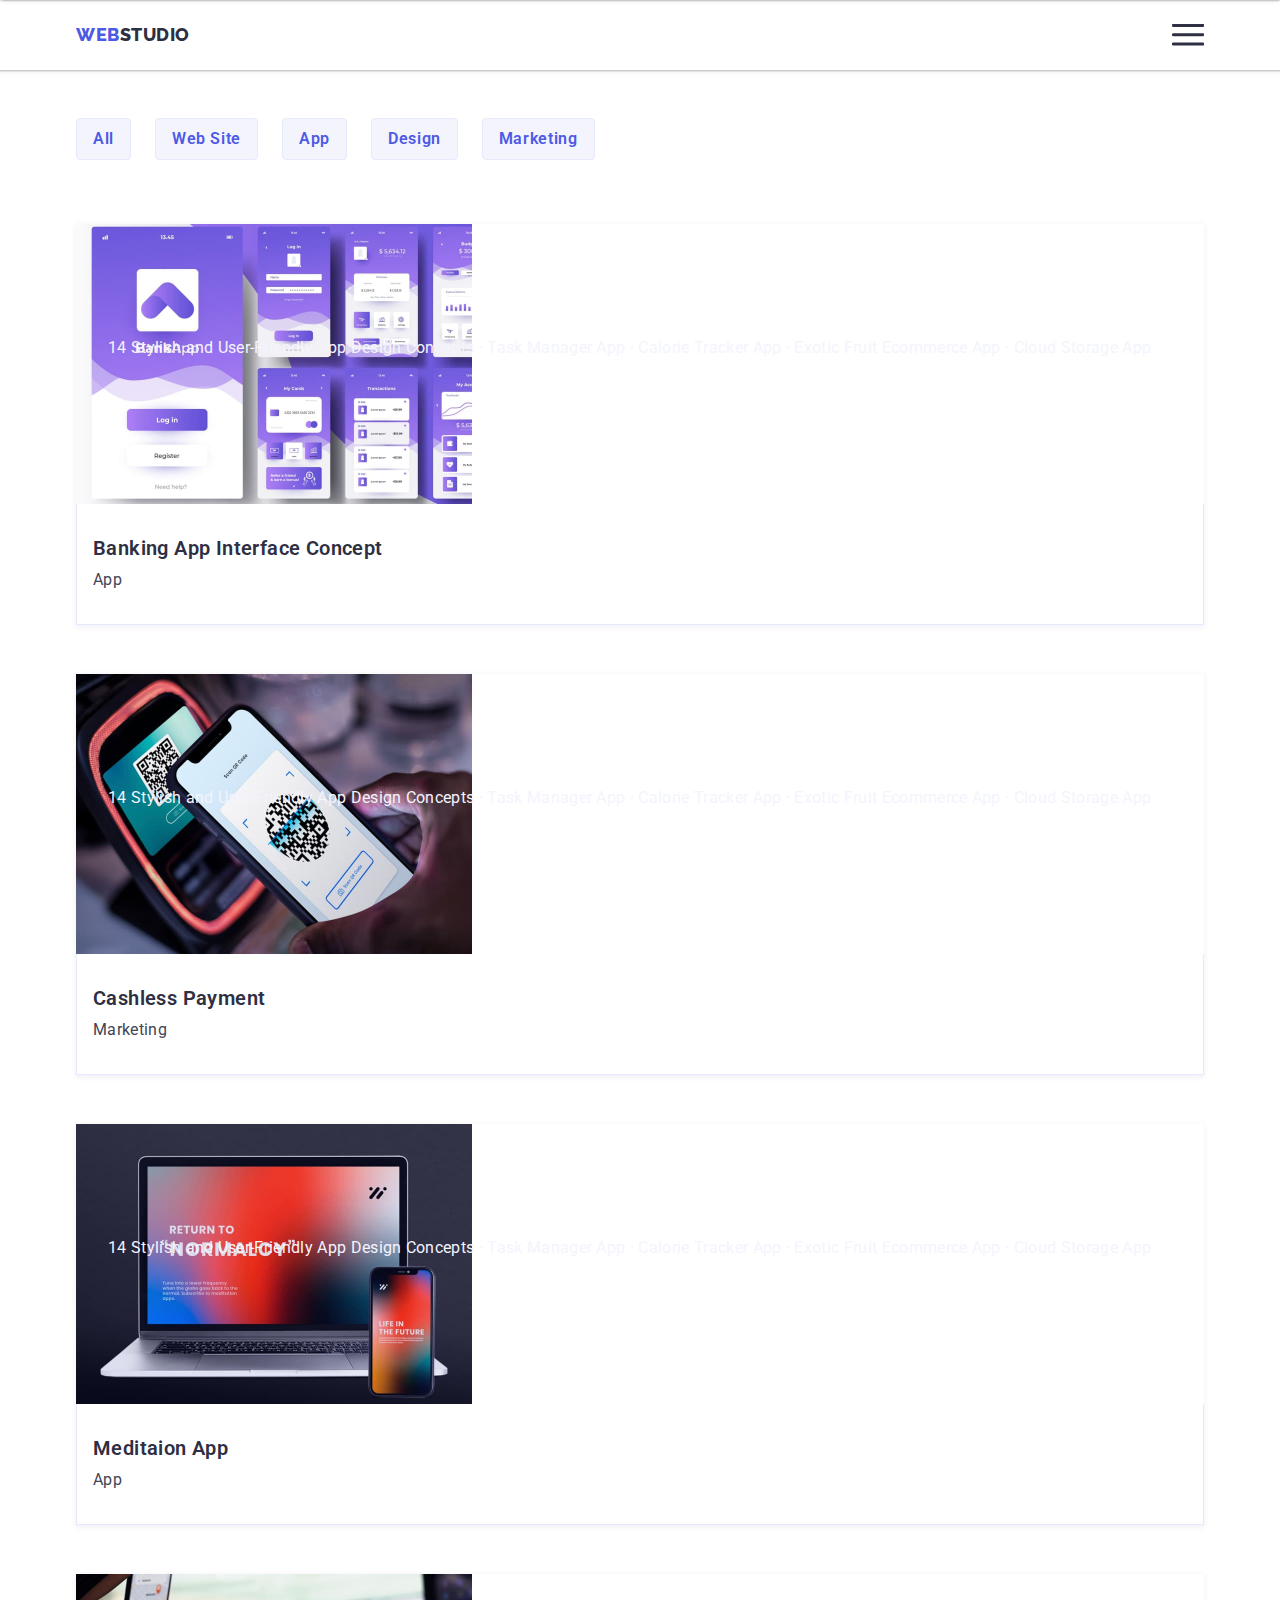
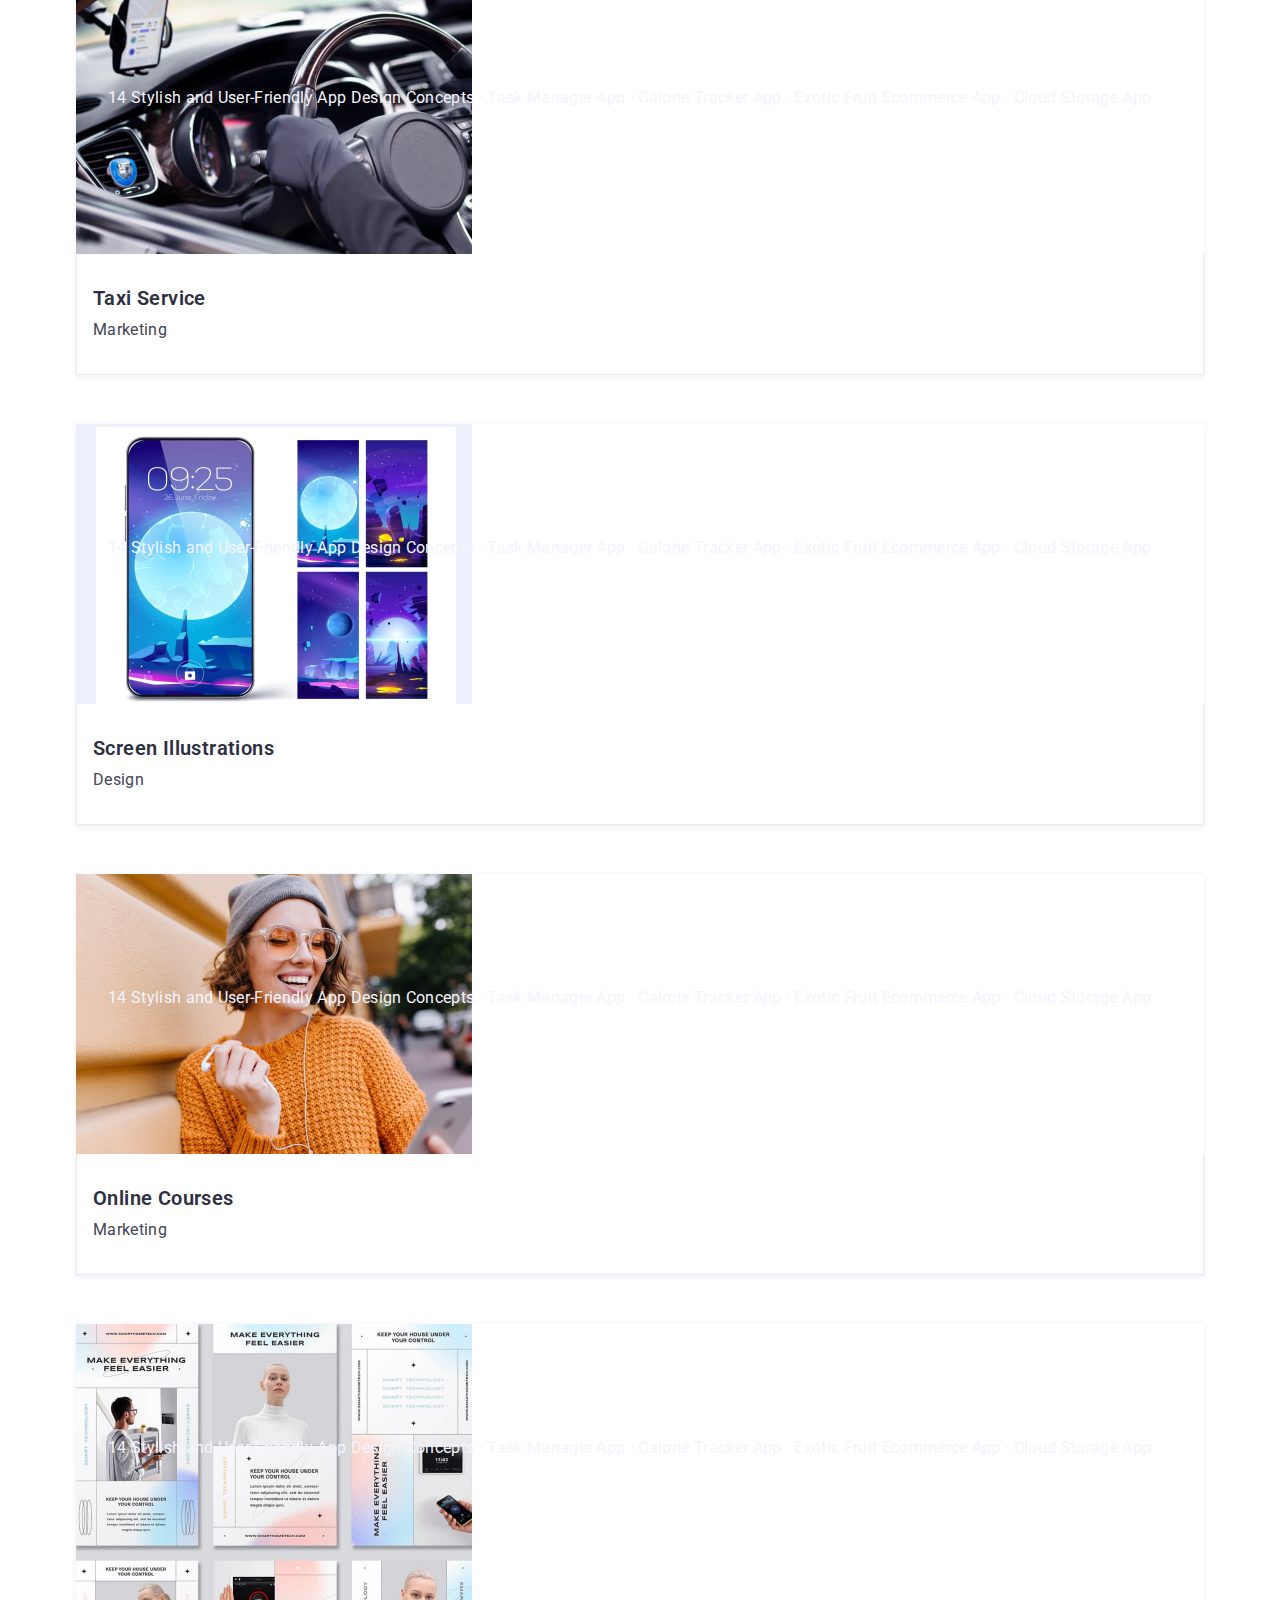
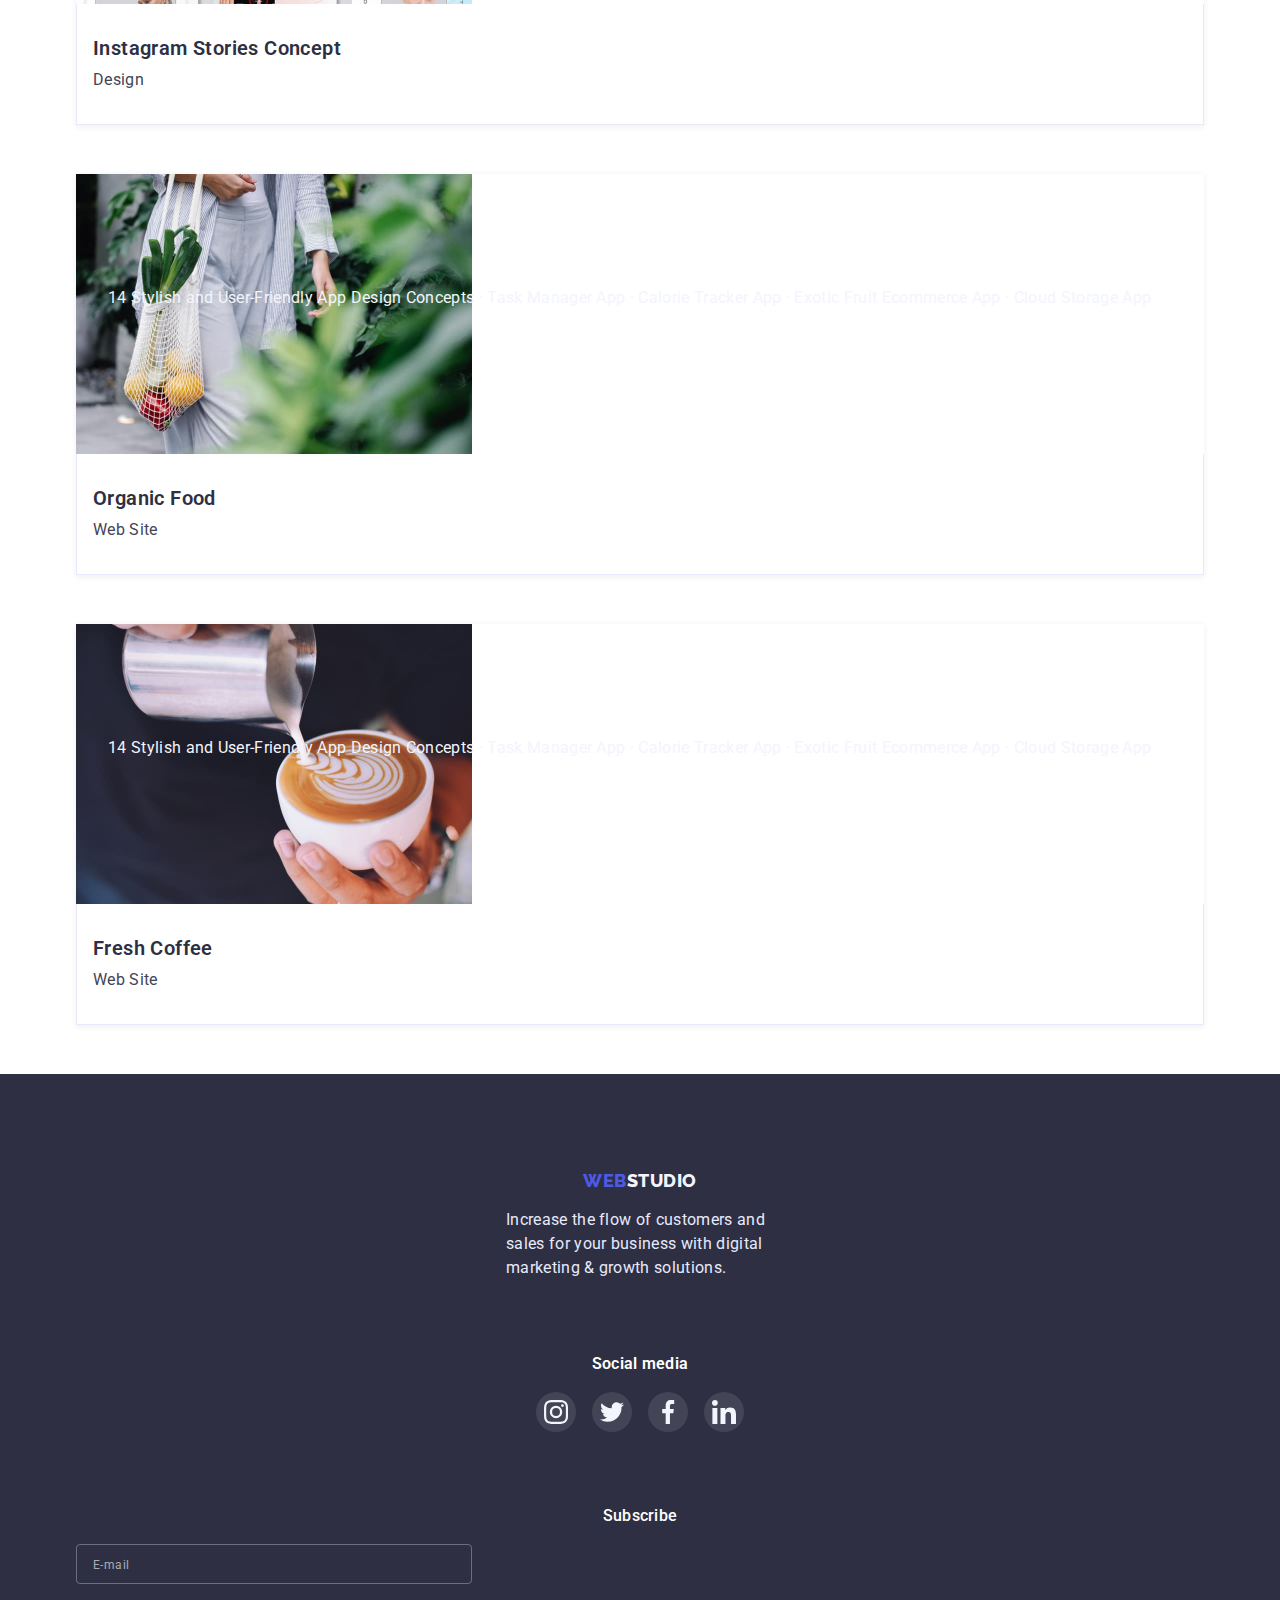
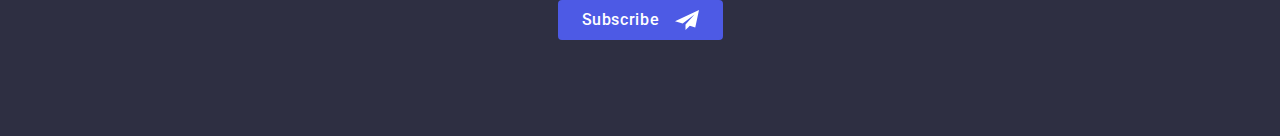
==== commit 3fad4c1f: "made responsive images" ====
--- a/portfolio.html
+++ b/portfolio.html
@@ -114,10 +114,15 @@
               <a href="" class="projects-link">
                 <div class="overlay">
                   <img
+                    srcset="
+                      ./images/img-p-1.jpg    396w,
+                      ./images/img-p-1@2x.jpg 792w
+                    "
+                    sizes="396"
                     src="./images/img-p-1.jpg"
                     alt="interface concept"
-                    width="360"
-                    height="300"
+                    width="396"
+                    height="280"
                   />
                   <p class="overlay-paragraph">
                     14 Stylish and User-Friendly App Design Concepts · Task
@@ -135,10 +140,15 @@
               <a href="" class="projects-link">
                 <div class="overlay">
                   <img
+                    srcset="
+                      ./images/img-p-2.jpg    396w,
+                      ./images/img-p-2@2x.jpg 792w
+                    "
+                    sizes="396"
                     src="./images/img-p-2.jpg"
                     alt="cashless payment"
-                    width="360"
-                    height="300"
+                    width="396"
+                    height="280"
                   />
                   <p class="overlay-paragraph">
                     14 Stylish and User-Friendly App Design Concepts · Task
@@ -156,10 +166,15 @@
               <a href="" class="projects-link">
                 <div class="overlay">
                   <img
+                    srcset="
+                      ./images/img-p-3.jpg    396w,
+                      ./images/img-p-3@2x.jpg 792w
+                    "
+                    sizes="396"
                     src="./images/img-p-3.jpg"
                     alt="laptop with phone"
-                    width="360"
-                    height="300"
+                    width="396"
+                    height="280"
                   />
                   <p class="overlay-paragraph">
                     14 Stylish and User-Friendly App Design Concepts · Task
@@ -177,10 +192,15 @@
               <a href="" class="projects-link">
                 <div class="overlay">
                   <img
+                    srcset="
+                      ./images/img-p-4.jpg    396w,
+                      ./images/img-p-4@2x.jpg 792w
+                    "
+                    sizes="396"
                     src="./images/img-p-4.jpg"
                     alt="car dashboard"
-                    width="360"
-                    height="300"
+                    width="396"
+                    height="280"
                   />
                   <p class="overlay-paragraph">
                     14 Stylish and User-Friendly App Design Concepts · Task
@@ -198,10 +218,15 @@
               <a href="" class="projects-link">
                 <div class="overlay">
                   <img
+                    srcset="
+                      ./images/img-p-5.jpg    396w,
+                      ./images/img-p-5@2x.jpg 792w
+                    "
+                    sizes="396"
                     src="./images/img-p-5.jpg"
                     alt="screen illustrations"
-                    width="360"
-                    height="300"
+                    width="396"
+                    height="280"
                   />
                   <p class="overlay-paragraph">
                     14 Stylish and User-Friendly App Design Concepts · Task
@@ -219,10 +244,15 @@
               <a href="" class="projects-link">
                 <div class="overlay">
                   <img
+                    srcset="
+                      ./images/img-p-6.jpg    396w,
+                      ./images/img-p-6@2x.jpg 792w
+                    "
+                    sizes="396"
                     src="./images/img-p-6.jpg"
                     alt="girl in headphones"
-                    width="360"
-                    height="300"
+                    width="396"
+                    height="280"
                   />
                   <p class="overlay-paragraph">
                     14 Stylish and User-Friendly App Design Concepts · Task
@@ -240,10 +270,15 @@
               <a href="" class="projects-link">
                 <div class="overlay">
                   <img
+                    srcset="
+                      ./images/img-p-7.jpg    396w,
+                      ./images/img-p-7@2x.jpg 792w
+                    "
+                    sizes="396"
                     src="./images/img-p-7.jpg"
                     alt="instagram stories concept"
-                    width="360"
-                    height="300"
+                    width="396"
+                    height="280"
                   />
                   <p class="overlay-paragraph">
                     14 Stylish and User-Friendly App Design Concepts · Task
@@ -261,10 +296,15 @@
               <a href="" class="projects-link">
                 <div class="overlay">
                   <img
+                    srcset="
+                      ./images/img-p-8.jpg    396w,
+                      ./images/img-p-8@2x.jpg 792w
+                    "
+                    sizes="396"
                     src="./images/img-p-8.jpg"
                     alt="organic food"
-                    width="360"
-                    height="300"
+                    width="396"
+                    height="280"
                   />
                   <p class="overlay-paragraph">
                     14 Stylish and User-Friendly App Design Concepts · Task
@@ -282,10 +322,15 @@
               <a href="" class="projects-link">
                 <div class="overlay">
                   <img
+                    srcset="
+                      ./images/img-p-9.jpg    396w,
+                      ./images/img-p-9@2x.jpg 792w
+                    "
+                    sizes="396"
                     src="./images/img-p-9.jpg"
                     alt="cup of fresh coffee"
-                    width="360"
-                    height="300"
+                    width="396"
+                    height="280"
                   />
                   <p class="overlay-paragraph">
                     14 Stylish and User-Friendly App Design Concepts · Task
--- a/css/styles.css
+++ b/css/styles.css
@@ -32,29 +32,25 @@
   margin-right: auto;
   padding-left: 15px;
   padding-right: 15px;
- } 
-
- @media screen and (min-width: 480px) {
+}
+
+@media screen and (min-width: 480px) {
   .container {
     width: 428px;
   }
- }
-
- @media screen and (min-width: 768px) {
+}
+
+@media screen and (min-width: 768px) {
   .container {
     width: 768px;
   }
- }
-
- @media screen and (min-width: 1200px) {
+}
+
+@media screen and (min-width: 1200px) {
   .container {
     width: 1158px;
   }
- }
-  
-    
-  
-
+}
 
 .visually-hidden {
   position: absolute;
@@ -88,9 +84,9 @@
   color: var(--accent-color);
 }
 
-.list img {
+img {
   display: block;
-  width: 100%;
+  max-width: 100%;
   height: auto;
 }
 
@@ -118,8 +114,7 @@
 
   background: var(--primary-white-color);
   box-shadow: 0px 2px 1px rgba(46, 47, 66, 0.08),
-              0px 1px 1px rgba(46, 47, 66, 0.16),
-              0px 1px 6px rgba(46, 47, 66, 0.08);
+    0px 1px 1px rgba(46, 47, 66, 0.16), 0px 1px 6px rgba(46, 47, 66, 0.08);
 
   transform: translateY(0);
 
@@ -143,7 +138,7 @@
 
   background-color: #e7e9fc;
   outline: none;
-} 
+}
 
 .logo {
   display: block;
@@ -167,12 +162,13 @@
 
 .icon-menu {
   display: block;
+
+  width: 32px;
+  height: 22px;
   padding: 0;
   border: 0;
-  width: 32px;
-  height: 22px;
   background-color: transparent;
-  }
+}
 
 /*main nav*/
 /* .site-nav {
@@ -231,7 +227,6 @@
   color: var(--accent-color);
 }
 
-
 .site-nav-list .link,
 .contacts-list .link {
   /* padding-top: 24px;
@@ -241,7 +236,6 @@
   transition: color 250ms cubic-bezier(0.4, 0, 0.2, 1);
 }
 
-
 /*contacts*/
 .contacts-list {
   font-weight: 500;
@@ -273,37 +267,52 @@
   margin-right: 56px;
 }
 
-
 /*index.html*/
 .hero {
+  width: 428px;
+  height: 432px;
   padding-top: 112px;
   padding-bottom: 112px;
-
-  text-align: center;
-
-  background-repeat: no-repeat;
-  background-size: cover;
-  background-position: center;
-  background-color: var(--secondary-color);
+  margin-right: auto;
+  margin-left: auto;
+
   background-image: linear-gradient(
       to right,
       rgba(46, 47, 66, 0.7),
       rgba(46, 47, 66, 0.7)
     ),
     url(../images/bg-phone.jpg);
-  
+  background-size: 428px 432px;
+  background-repeat: no-repeat;
+  background-position: center;
+  background-color: var(--secondary-color);
+
+  text-align: center;
   /* height: 600px; */
   /* max-width: 1440px; */
   /* padding-top: 192px;
-  margin-right: auto;
-  margin-left: auto; */
+   */
+}
+
+@media (min-device-pixel-ratio: 2),
+  (-webkit-min-device-pixel-ratio: 2),
+  (min-resolution: 192dpi),
+  (min-resolution: 2dppx) {
+  .hero {
+    background-image: linear-gradient(
+        to right,
+        rgba(46, 47, 66, 0.7),
+        rgba(46, 47, 66, 0.7)
+      ),
+      url("../images/bg-phone@2x.jpg");
+  }
 }
 
 .heading-hero {
   width: 318px;
   margin-left: auto;
   margin-right: auto;
-  
+
   font-weight: 500;
   font-size: 36px;
   line-height: 1.1;
@@ -312,18 +321,16 @@
   text-transform: capitalize;
 
   color: var(--primary-white-color);
-  
-  
+
   /* width: 492px;
   font-size: 56px;
   line-height: 1.07; */
-   
 }
 
 .hero .buttons {
   margin-left: auto;
   margin-right: auto;
-  margin-top: 48px;
+  margin-top: 72px;
   padding: 16px 32px;
   border-color: transparent;
   border-radius: 4px;
@@ -347,26 +354,37 @@
   box-shadow: 0px 4px 4px rgba(0, 0, 0, 0.15);
 }
 
-/* .section {
-  padding-top: 120px;
-  padding-bottom: 120px;
+.section {
+  padding-top: 96px;
+  padding-bottom: 96px;
+
+  /* padding-top: 120px;
+  padding-bottom: 120px; */
+}
+
+.features-icon {
+  display: none;
+
+  height: 112px;
+  padding: 0;
+  margin-bottom: 8px;
+  border: none;
+  border-radius: 4px;
+
+  background-color: var(--background-our-team-buttons);
+
+  /* display: flex;
+  justify-content: center;
+  align-items: center; */
+}
+
+/* .features-list {
+  display: flex;
 } */
 
-.features-icon {
-  padding: 0;
-  border: none;
-  margin-bottom: 8px;
-  height: 112px;
-  background-color: var(--background-our-team-buttons);
-  border-radius: 4px;
-  /* display: flex;
-  justify-content: center; */
-  align-items: center;
-}
-
-/* .features-list {
-  display: flex;
-} */
+.features-item:not(:last-child) {
+  margin-bottom: 72px;
+}
 
 /* .features-item:not(:last-child) {
   margin-right: 24px;
@@ -374,28 +392,39 @@
 
 .features-list h3 {
   margin-bottom: 8px;
+
   font-weight: 600;
+  font-size: 36px;
+  line-height: 1.1;
+  text-align: center;
+  letter-spacing: 0.02em;
+  text-transform: capitalize;
+
+  color: var(--secondary-color);
+
+  /* 
   font-size: 20px;
-  line-height: 1.2;
-  letter-spacing: 0.02em;
-  color: var(--secondary-color);
+  line-height: 1.2; */
 }
 
 .features-list p {
+  font-weight: 500;
   font-size: 16px;
   line-height: 1.5;
   letter-spacing: 0.02em;
+
   color: var(--primary-text-color);
 }
 
 .activity {
+  display: none;
   padding-top: 0;
 }
 
-/* .activity-list {
+.activity-list {
   display: flex;
   margin-top: 72px;
-} */
+}
 
 .activity-heading {
   font-weight: 600;
@@ -404,21 +433,23 @@
   text-align: center;
   letter-spacing: 0.02em;
   text-transform: capitalize;
+
   color: var(--secondary-color);
 }
 
-/* .activity-item:not(:last-child) {
+.activity-item:not(:last-child) {
   margin-right: 24px;
-} */
+}
 
 .team {
   background-color: var(--background-our-team-buttons);
 }
 
-/* .team-list {
-  display: flex;
+.team-list {
   margin-top: 72px;
-} */
+
+  /* display: flex; */
+}
 
 .team-heading {
   font-weight: 600;
@@ -427,12 +458,22 @@
   text-align: center;
   letter-spacing: 0.02em;
   text-transform: capitalize;
+
   color: var(--secondary-color);
 }
 
 .team-item {
+  width: 264px;
+
+  margin-right: auto;
+  margin-left: auto;
+
   border-radius: 0px 0px 4px 4px;
   background-color: var(--primary-white-color);
+}
+
+.team-item:not(:last-child) {
+  margin-bottom: 72px;
 }
 
 .team-grouping {
@@ -444,26 +485,31 @@
 
 .team-list h3 {
   margin-bottom: 8px;
+
   font-weight: 600;
   font-size: 20px;
   line-height: 1.2;
   text-align: center;
   letter-spacing: 0.02em;
+
   color: var(--secondary-color);
 }
 
 .team-list p {
   margin-bottom: 8px;
+
   font-size: 16px;
   line-height: 1.5;
   text-align: center;
   letter-spacing: 0.02em;
+
   color: var(--primary-text-color);
 }
 
 /* .team-item:not(:last-child) {
   margin-right: 24px;
 } */
+
 .team-list-icon {
   display: flex;
   justify-content: center;
@@ -474,15 +520,16 @@
   margin-right: 24px;
 }
 
-
 .link-icon {
+  display: flex;
+  align-items: center;
+  justify-content: center;
+
   width: 40px;
   height: 40px;
   border-radius: 50%;
+
   background-color: var(--accent-color);
-  display: flex;
-  align-items: center;
-  justify-content: center;
 
   transition: background-color 250ms cubic-bezier(0.4, 0, 0.2, 1);
 }
@@ -492,13 +539,38 @@
   background-color: var(--secondary-accent-color);
 }
 
+.clients-list {
+  display: flex;
+  flex-wrap: wrap;
+}
+
+.clients-list-item {
+  width: calc((100%-16px) / 2);
+
+  /* flex-basis: calc((100%-120px) / 6); */
+}
+
+.clients-list-item:not(:nth-last-child(-n + 2)) {
+  margin-bottom: 72px;
+}
+
+.clients-list-item:nth-child(2n + 1) {
+  margin-right: 16px;
+}
+
+/* .clients-list-item:not(:last-child) {
+  margin-right: 24px;
+} */
+
 .clients-list-link {
+  display: flex;
+  align-items: center;
+  justify-content: center;
+
   height: 88px;
   border: 1px solid #8e8f99;
   border-radius: 4px;
-  display: flex;
-  align-items: center;
-  justify-content: center;
+
   fill: #8e8f99;
 
   transition: fill 250ms cubic-bezier(0.4, 0, 0.2, 1),
@@ -521,35 +593,33 @@
   color: var(--secondary-color);
 }
 
-/* .clients-list {
-  display: flex;
-} */
-
-/* .clients-list-item {
-  width: calc((100%-120px) / 6);
-} */
-
-/* .clients-list-item:not(:last-child) {
-  margin-right: 24px;
-} */
-
 /*footer*/
 .page-footer {
+  padding-top: 96px;
+  padding-bottom: 96px;
+
   background-color: var(--secondary-color);
-  padding-top: 100px;
-  padding-bottom: 100px;
+
+  /* padding-top: 100px;
+  padding-bottom: 100px; */
 }
 
 /* .footer {
   display: flex;
 } */
 
-/* .logo-block {
-  width: 264px;
-  margin-right: 120px;
-} */
+.logo-block {
+  width: 268px;
+  margin-bottom: 72px;
+  margin-left: auto;
+  margin-right: auto;
+
+  /* margin-right: 120px;
+  width: 264px; */
+}
 
 footer .logo {
+  text-align: center;
   color: var(--background-our-team-buttons);
 }
 
@@ -566,7 +636,9 @@
 }
 
 .footer-heading {
-  margin-bottom: 24px;
+  margin-bottom: 16px;
+
+  text-align: center;
   font-weight: 600;
   font-size: 16px;
   line-height: 1.5;
@@ -576,11 +648,12 @@
 
 .footer-list {
   display: flex;
-}
-
-/* .footer-list-item:not(:last-child) {
-  margin-right: 24px;
-} */
+  justify-content: center;
+}
+
+.footer-list-item:not(:last-child) {
+  margin-right: 16px;
+}
 
 .footer-link {
   width: 40px;
@@ -600,7 +673,9 @@
 }
 
 .media-block {
-  margin-right: 80px;
+  margin-bottom: 72px;
+
+  /* margin-right: 80px; */
 }
 
 /* .email-block {
@@ -608,13 +683,18 @@
 } */
 
 .email-input {
-  margin-right: 24px;
   display: flex;
   flex-direction: column;
+
+  margin-bottom: 16px;
+
+  /* margin-right: 24px; */
 }
 
 .email-label {
   margin-bottom: 16px;
+
+  text-align: center;
   font-weight: 500;
   font-size: 16px;
   line-height: 1.5;
@@ -624,20 +704,25 @@
 }
 
 .email-button {
-  width: 264px;
+  width: 396px;
   height: 40px;
   padding-left: 16px;
   padding-top: 8px;
   padding-bottom: 8px;
+
   border: 1px solid rgba(255, 255, 255, 0.3);
   border-radius: 4px;
 
   background-color: rgba(33, 150, 243, 0);
-}
+
+  /* width: 264px; */
+}
+
 .email-button::placeholder {
   font-size: 12px;
   line-height: 2;
   letter-spacing: 0.04em;
+
   color: rgba(255, 255, 255, 0.6);
 }
 
@@ -649,7 +734,8 @@
   width: 165px;
   height: 40px;
   padding: 8px 24px;
-  margin-top: 40px;
+  margin-left: auto;
+  margin-right: auto;
   border: var(--accent-color);
   border-radius: 4px;
 
@@ -675,7 +761,10 @@
 
 /*portfolio.html*/
 .gallery {
-  padding-top: 96px;
+  padding-top: 48px;
+  padding-bottom: 48px;
+
+  /* padding-top: 96px; */
 }
 
 .gallery-grouping {
@@ -689,11 +778,19 @@
 
 .gallery .button-list {
   display: flex;
-  justify-content: center;
+  flex-wrap: wrap;
+}
+
+.button-list {
+  margin-bottom: 48px;
 }
 
 .button-item:not(:last-child) {
   margin-right: 24px;
+}
+
+.button-item:not(:nth-last-child(-n + 2)) {
+  margin-bottom: 16px;
 }
 
 .button-list .buttons {
@@ -729,23 +826,31 @@
 .projects-list {
   display: flex;
   flex-wrap: wrap;
-  margin-top: 72px;
-}
-
-.projects-item:not(:nth-child(3n)) {
+  justify-content: center;
+}
+
+.projects-item:not(:last-child) {
+  margin-bottom: 48px;
+}
+
+/* .projects-item:not(:nth-child(3n)) {
   margin-right: 24px;
-}
-.projects-item:not(:nth-last-child(-n + 3)) {
+} */
+
+/* .projects-item:not(:nth-last-child(-n + 3)) {
   margin-bottom: 48px;
-}
+} */
 
 .projects-item {
+  width: 100%;
+
   border-bottom: 0.5px solid #f4f4fd;
   box-shadow: 0px 1px 6px rgba(46, 47, 66, 0.08);
 }
 
 .projects-link {
   display: block;
+
   transition: box-shadow 250ms cubic-bezier(0.4, 0, 0.2, 1);
 }
 
@@ -773,10 +878,12 @@
 
 .overlay {
   position: relative;
-  width: 360px;
-  height: 300px;
+
+  width: 100%;
 
   overflow: hidden;
+
+  /* width: 360px; */
 }
 
 .overlay::after {
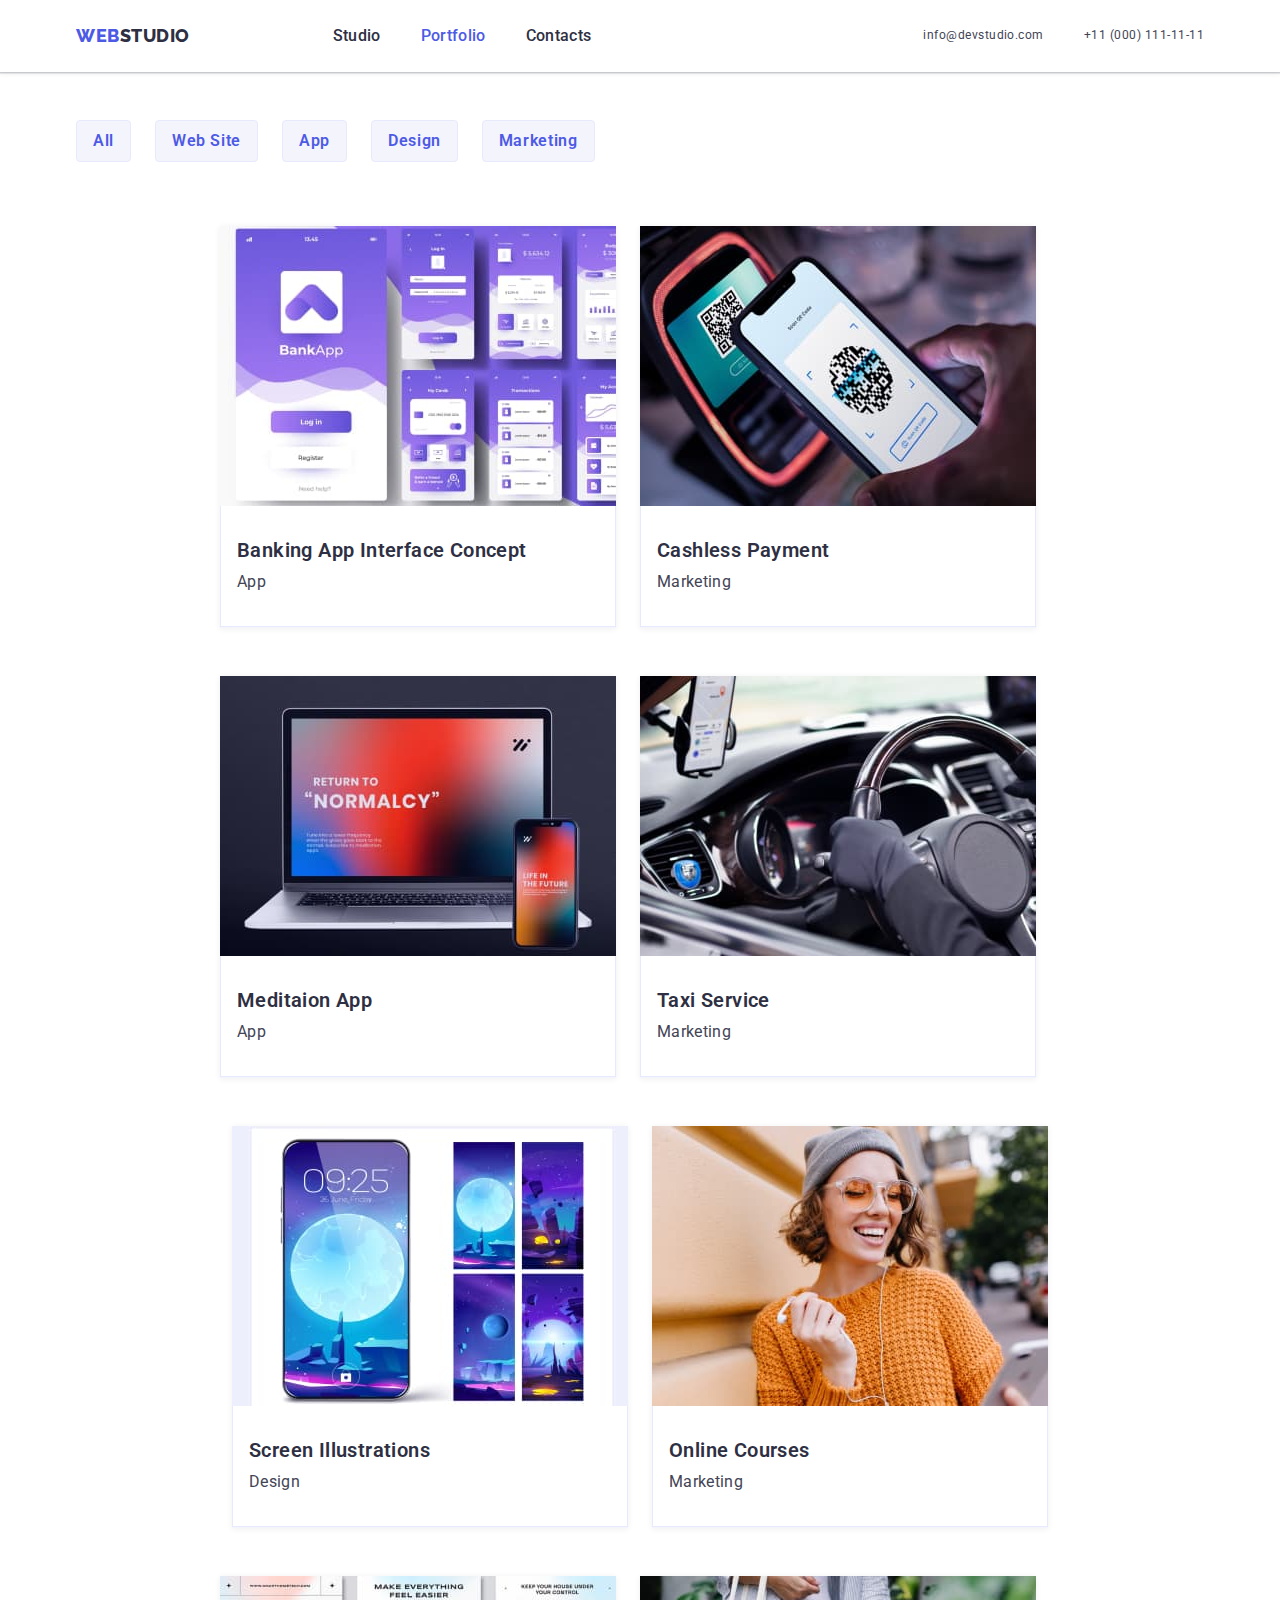
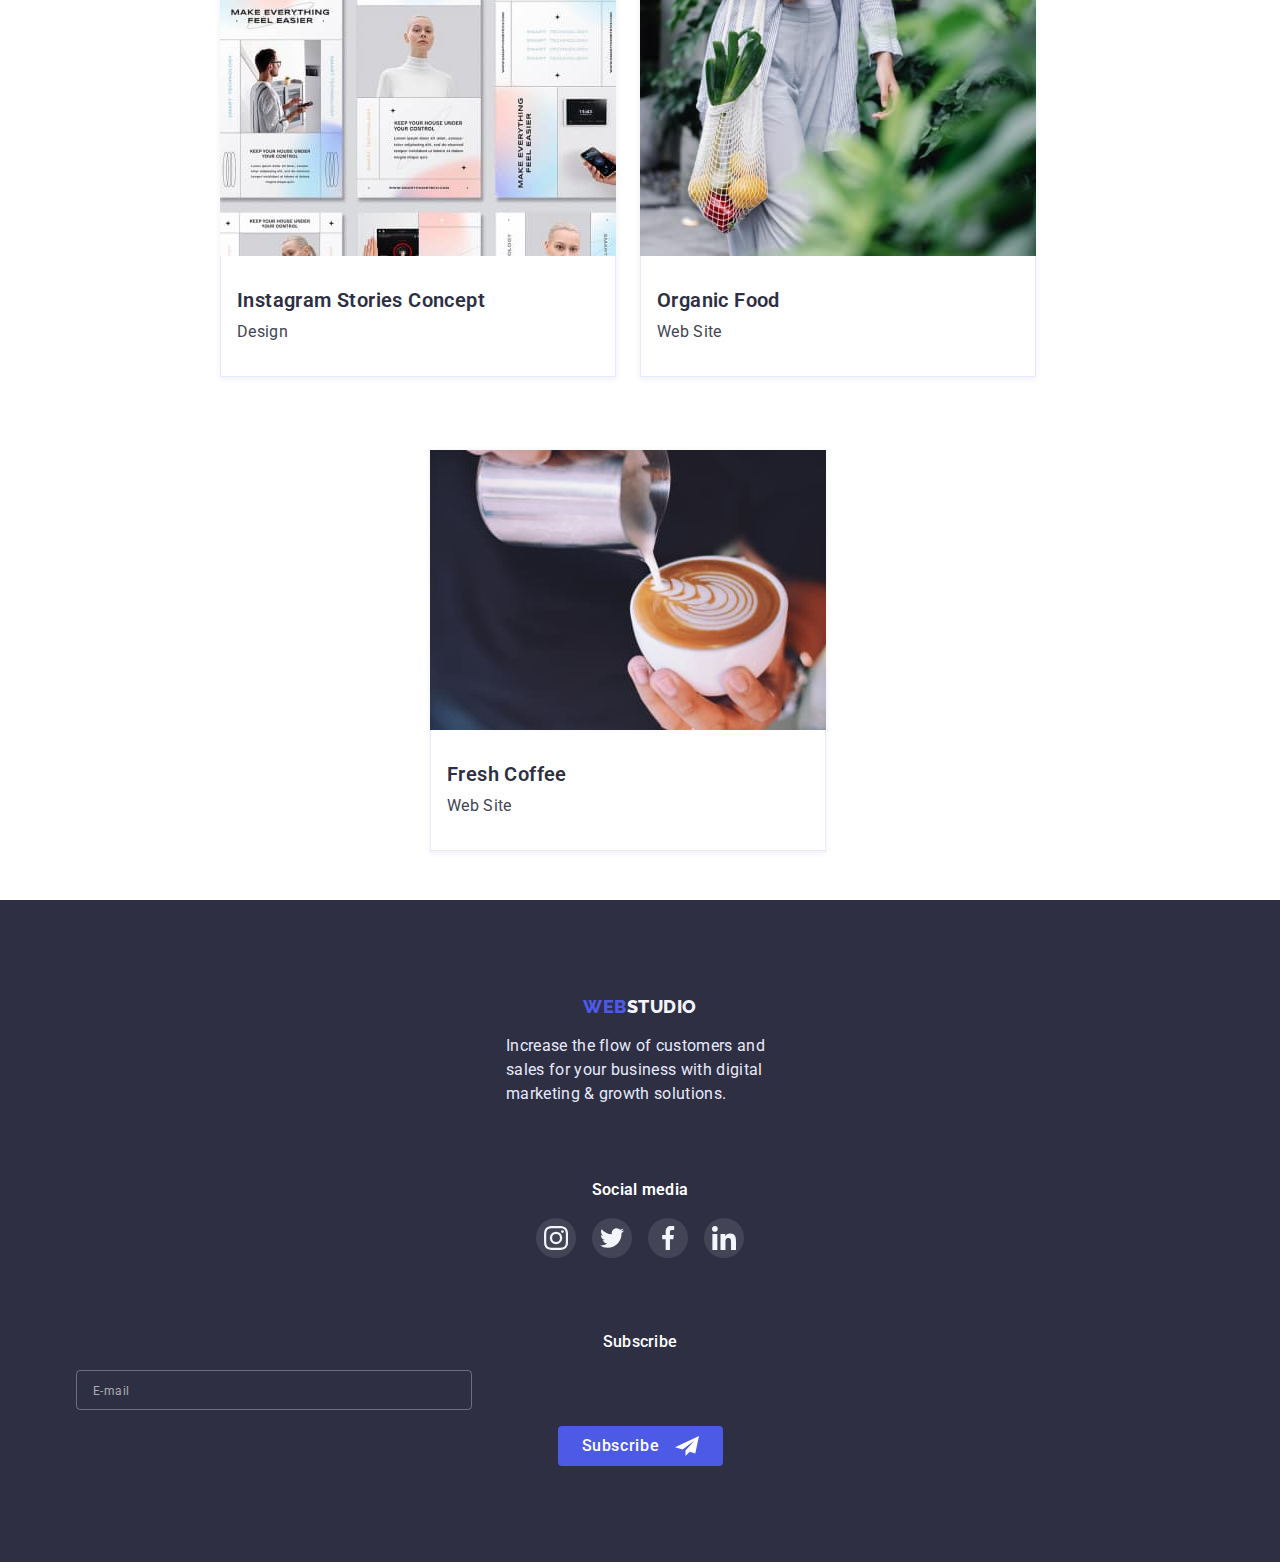
==== commit 56120432: "did header" ====
--- a/portfolio.html
+++ b/portfolio.html
@@ -20,12 +20,14 @@
   <body>
     <header class="head">
       <div class="container header">
-        <a href="" class="logo"><span class="logo-span">Web</span>Studio</a>
-        <button class="icon-menu buttons" data-menu-open>
-          <svg width="32" height="22">
-            <use href="./images/icons.svg#mobile-menu"></use>
-          </svg>
-        </button>
+        <div class="logo-position">
+          <a href="" class="logo"><span class="logo-span">Web</span>Studio</a>
+          <button class="icon-menu buttons" data-menu-open>
+            <svg width="32" height="22">
+              <use href="./images/icons.svg#mobile-menu"></use>
+            </svg>
+          </button>
+        </div>
         <div class="burger-menu is-hidden" data-menu>
           <button class="icon-close buttons" data-menu-close>
             <svg width="22" height="22">
@@ -118,7 +120,7 @@
                       ./images/img-p-1.jpg    396w,
                       ./images/img-p-1@2x.jpg 792w
                     "
-                    sizes="396"
+                    sizes="396px"
                     src="./images/img-p-1.jpg"
                     alt="interface concept"
                     width="396"
@@ -144,7 +146,7 @@
                       ./images/img-p-2.jpg    396w,
                       ./images/img-p-2@2x.jpg 792w
                     "
-                    sizes="396"
+                    sizes="396px"
                     src="./images/img-p-2.jpg"
                     alt="cashless payment"
                     width="396"
@@ -170,7 +172,7 @@
                       ./images/img-p-3.jpg    396w,
                       ./images/img-p-3@2x.jpg 792w
                     "
-                    sizes="396"
+                    sizes="396px"
                     src="./images/img-p-3.jpg"
                     alt="laptop with phone"
                     width="396"
@@ -196,7 +198,7 @@
                       ./images/img-p-4.jpg    396w,
                       ./images/img-p-4@2x.jpg 792w
                     "
-                    sizes="396"
+                    sizes="396px"
                     src="./images/img-p-4.jpg"
                     alt="car dashboard"
                     width="396"
@@ -222,7 +224,7 @@
                       ./images/img-p-5.jpg    396w,
                       ./images/img-p-5@2x.jpg 792w
                     "
-                    sizes="396"
+                    sizes="396px"
                     src="./images/img-p-5.jpg"
                     alt="screen illustrations"
                     width="396"
@@ -248,7 +250,7 @@
                       ./images/img-p-6.jpg    396w,
                       ./images/img-p-6@2x.jpg 792w
                     "
-                    sizes="396"
+                    sizes="396px"
                     src="./images/img-p-6.jpg"
                     alt="girl in headphones"
                     width="396"
@@ -274,7 +276,7 @@
                       ./images/img-p-7.jpg    396w,
                       ./images/img-p-7@2x.jpg 792w
                     "
-                    sizes="396"
+                    sizes="396px"
                     src="./images/img-p-7.jpg"
                     alt="instagram stories concept"
                     width="396"
@@ -300,7 +302,7 @@
                       ./images/img-p-8.jpg    396w,
                       ./images/img-p-8@2x.jpg 792w
                     "
-                    sizes="396"
+                    sizes="396px"
                     src="./images/img-p-8.jpg"
                     alt="organic food"
                     width="396"
@@ -326,7 +328,7 @@
                       ./images/img-p-9.jpg    396w,
                       ./images/img-p-9@2x.jpg 792w
                     "
-                    sizes="396"
+                    sizes="396px"
                     src="./images/img-p-9.jpg"
                     alt="cup of fresh coffee"
                     width="396"
--- a/css/styles.css
+++ b/css/styles.css
@@ -28,6 +28,7 @@
 }
 
 .container {
+  max-width: 1158px;
   margin-left: auto;
   margin-right: auto;
   padding-left: 15px;
@@ -99,45 +100,8 @@
   display: flex;
   align-items: center;
   justify-content: space-between;
-
   padding-top: 24px;
   padding-bottom: 24px;
-}
-
-.burger-menu {
-  position: absolute;
-  top: 0;
-  left: 0;
-  width: 100%;
-  padding: 40px;
-  z-index: 3;
-
-  background: var(--primary-white-color);
-  box-shadow: 0px 2px 1px rgba(46, 47, 66, 0.08),
-    0px 1px 1px rgba(46, 47, 66, 0.16), 0px 1px 6px rgba(46, 47, 66, 0.08);
-
-  transform: translateY(0);
-
-  transition: transform 250ms cubic-bezier(0.4, 0, 0.2, 1);
-}
-
-.burger-menu.is-hidden {
-  transform: translateY(-100%);
-}
-
-.icon-close {
-  display: block;
-
-  width: 24px;
-  height: 24px;
-  padding: 0;
-  margin-left: auto;
-  margin-bottom: 16px;
-  border: 1px solid rgba(0, 0, 0, 0.1);
-  border-radius: 50%;
-
-  background-color: #e7e9fc;
-  outline: none;
 }
 
 .logo {
@@ -160,16 +124,6 @@
   color: var(--accent-color);
 }
 
-.icon-menu {
-  display: block;
-
-  width: 32px;
-  height: 22px;
-  padding: 0;
-  border: 0;
-  background-color: transparent;
-}
-
 /*main nav*/
 /* .site-nav {
   display: flex;
@@ -182,32 +136,12 @@
   letter-spacing: 0.02em;
   text-transform: capitalize;
   color: var(--secondary-color);
-  /* font-weight: 500;
-  font-size: 16px;
-  line-height: 1.5;
-  display: flex; */
 }
 
 .site-nav-item {
+  display: flex;
   position: relative;
 }
-
-.site-nav-item:not(:last-child),
-.contacts-item:not(:last-child) {
-  margin-bottom: 40px;
-}
-
-.site-nav-item:last-child {
-  margin-bottom: 284px;
-}
-
-.contacts-item:last-child {
-  margin-bottom: 48px;
-}
-/* .site-nav-item:not(:last-child),
-.contacts-item:not(:last-child) {
-  margin-right: 40px;
-} */
 
 .site-nav-item .link.current::after {
   content: "";
@@ -243,18 +177,10 @@
   line-height: 1.2;
   letter-spacing: 0.02em;
   color: var(--primary-text-color);
-
-  /* font-size: 16px;
-  line-height: 1.5;
-  display: flex;
-  margin-left: auto; */
-}
-
-.phone-number {
-  font-weight: 600;
-  font-size: 36px;
-  line-height: 1.1;
-  text-transform: capitalize;
+}
+
+.contacts-item {
+  display: flex;
 }
 
 .menu-list-icon {
@@ -266,6 +192,140 @@
 .menu-icon-item:not(:last-child) {
   margin-right: 56px;
 }
+
+@media screen and (max-width: 767px) {
+  .header {
+    justify-content: space-between;
+    padding-top: 24px;
+    padding-bottom: 24px;
+  }
+  .burger-menu {
+    position: absolute;
+    top: 0;
+    left: 0;
+    width: 100%;
+    padding: 40px;
+    z-index: 3;
+
+    background: var(--primary-white-color);
+    box-shadow: 0px 2px 1px rgba(46, 47, 66, 0.08),
+      0px 1px 1px rgba(46, 47, 66, 0.16), 0px 1px 6px rgba(46, 47, 66, 0.08);
+
+    transform: translateY(0);
+
+    transition: transform 250ms cubic-bezier(0.4, 0, 0.2, 1);
+  }
+
+  .burger-menu.is-hidden {
+    transform: translateY(-100%);
+  }
+
+  .site-nav-item:not(:last-child),
+  .contacts-item:not(:last-child) {
+    margin-bottom: 40px;
+  }
+
+  .site-nav-item:last-child {
+    margin-bottom: 284px;
+  }
+  .contacts-item:last-child {
+    margin-bottom: 48px;
+  }
+  .icon-menu {
+    position: absolute;
+    top: 24px;
+    right: 24px;
+    display: block;
+
+    width: 32px;
+    height: 22px;
+    padding: 0;
+    border: 0;
+    background-color: transparent;
+  }
+  .icon-close {
+    display: block;
+
+    width: 24px;
+    height: 24px;
+    padding: 0;
+    margin-left: auto;
+    margin-bottom: 16px;
+    border: 1px solid rgba(0, 0, 0, 0.1);
+    border-radius: 50%;
+
+    background-color: #e7e9fc;
+    outline: none;
+  }
+  .phone-number {
+    font-weight: 600;
+    font-size: 36px;
+    line-height: 1.1;
+    text-transform: capitalize;
+  }
+}
+
+@media screen and (min-width: 768px) {
+  .logo-position {
+    margin-right: 120px;
+  }
+  .burger-menu {
+    position: static;
+    display: flex;
+    justify-content: space-between;
+    align-items: center;
+  }
+  .icon-menu,
+  .icon-close,
+  .menu-list-icon {
+    display: none;
+  }
+  .site-nav {
+    margin-right: 120px;
+  }
+  .site-nav-list {
+    font-weight: 500;
+    font-size: 16px;
+    line-height: 1.5;
+    display: flex;
+    align-items: center;
+  }
+  .site-nav-item:not(:last-child) {
+    margin-right: 40px;
+  }
+  .contacts-list {
+    font-weight: 400;
+    font-size: 12px;
+    line-height: 1.3;
+    letter-spacing: 0.04em;
+  }
+  .contacts-item:first-child {
+    margin-bottom: 4px;
+  }
+}
+
+@media screen and (min-width: 1200px) {
+  .logo-position {
+    margin-right: 0;
+  }
+  .site-nav {
+    margin-right: 332px;
+  }
+  .contacts-list {
+    display: flex;
+  }
+  .contacts-item:not(:last-child) {
+    margin-right: 40px;
+}
+.contacts-item:first-child {
+  margin-bottom: 0;
+}
+}
+
+/* .contacts-list {
+  font-size: 16px;
+  line-height: 1.5;
+} */
 
 /*index.html*/
 .hero {
@@ -544,23 +604,27 @@
   flex-wrap: wrap;
 }
 
-.clients-list-item {
-  width: calc((100%-16px) / 2);
-
-  /* flex-basis: calc((100%-120px) / 6); */
-}
-
-.clients-list-item:not(:nth-last-child(-n + 2)) {
-  margin-bottom: 72px;
-}
-
-.clients-list-item:nth-child(2n + 1) {
-  margin-right: 16px;
-}
-
-/* .clients-list-item:not(:last-child) {
-  margin-right: 24px;
-} */
+@media screen and (max-width: 767px) {
+  .clients-list {
+    margin: 0 -8px -72px;
+  }
+  .clients-list-item {
+    flex-basis: calc((100%-4 * 8px) / 2);
+    margin: 0 8px 72px;
+  }
+}
+
+@media screen and (min-width: 768px) {
+  .clients-list-item {
+    flex-basis: calc((100%-48px) / 3);
+  }
+  .clients-list-item:not(:nth-last-child(-n + 3)) {
+    margin-bottom: 72px;
+  }
+  .clients-list-item:not(:nth-child(3n)) {
+    margin-right: 24px;
+  }
+}
 
 .clients-list-link {
   display: flex;
@@ -829,23 +893,42 @@
   justify-content: center;
 }
 
-.projects-item:not(:last-child) {
-  margin-bottom: 48px;
-}
-
-/* .projects-item:not(:nth-child(3n)) {
-  margin-right: 24px;
-} */
-
-/* .projects-item:not(:nth-last-child(-n + 3)) {
-  margin-bottom: 48px;
-} */
-
 .projects-item {
-  width: 100%;
-
   border-bottom: 0.5px solid #f4f4fd;
   box-shadow: 0px 1px 6px rgba(46, 47, 66, 0.08);
+}
+
+@media screen and (max-width: 767px) {
+  .projects-item {
+    width: 100%;
+  }
+  .projects-item:not(:last-child) {
+    margin-bottom: 48px;
+  }
+}
+
+@media screen and (min-width: 768px) {
+  .projects-item {
+    width: calc((100%-24px) / 2);
+  }
+  .projects-item:not(:nth-child(2n)) {
+    margin-right: 24px;
+  }
+  .projects-item:not(:nth-last-child(-n + 1)) {
+    margin-bottom: 72px;
+  }
+}
+
+@media screen and (min-width: 1200px) {
+  .projects-item {
+    width: calc((100%-72px) / 3);
+  }
+  .projects-item:not(:nth-child(3n)) {
+    margin-right: 24px;
+  }
+  .projects-item:not(:nth-last-child(-n + 3)) {
+    margin-bottom: 48px;
+  }
 }
 
 .projects-link {
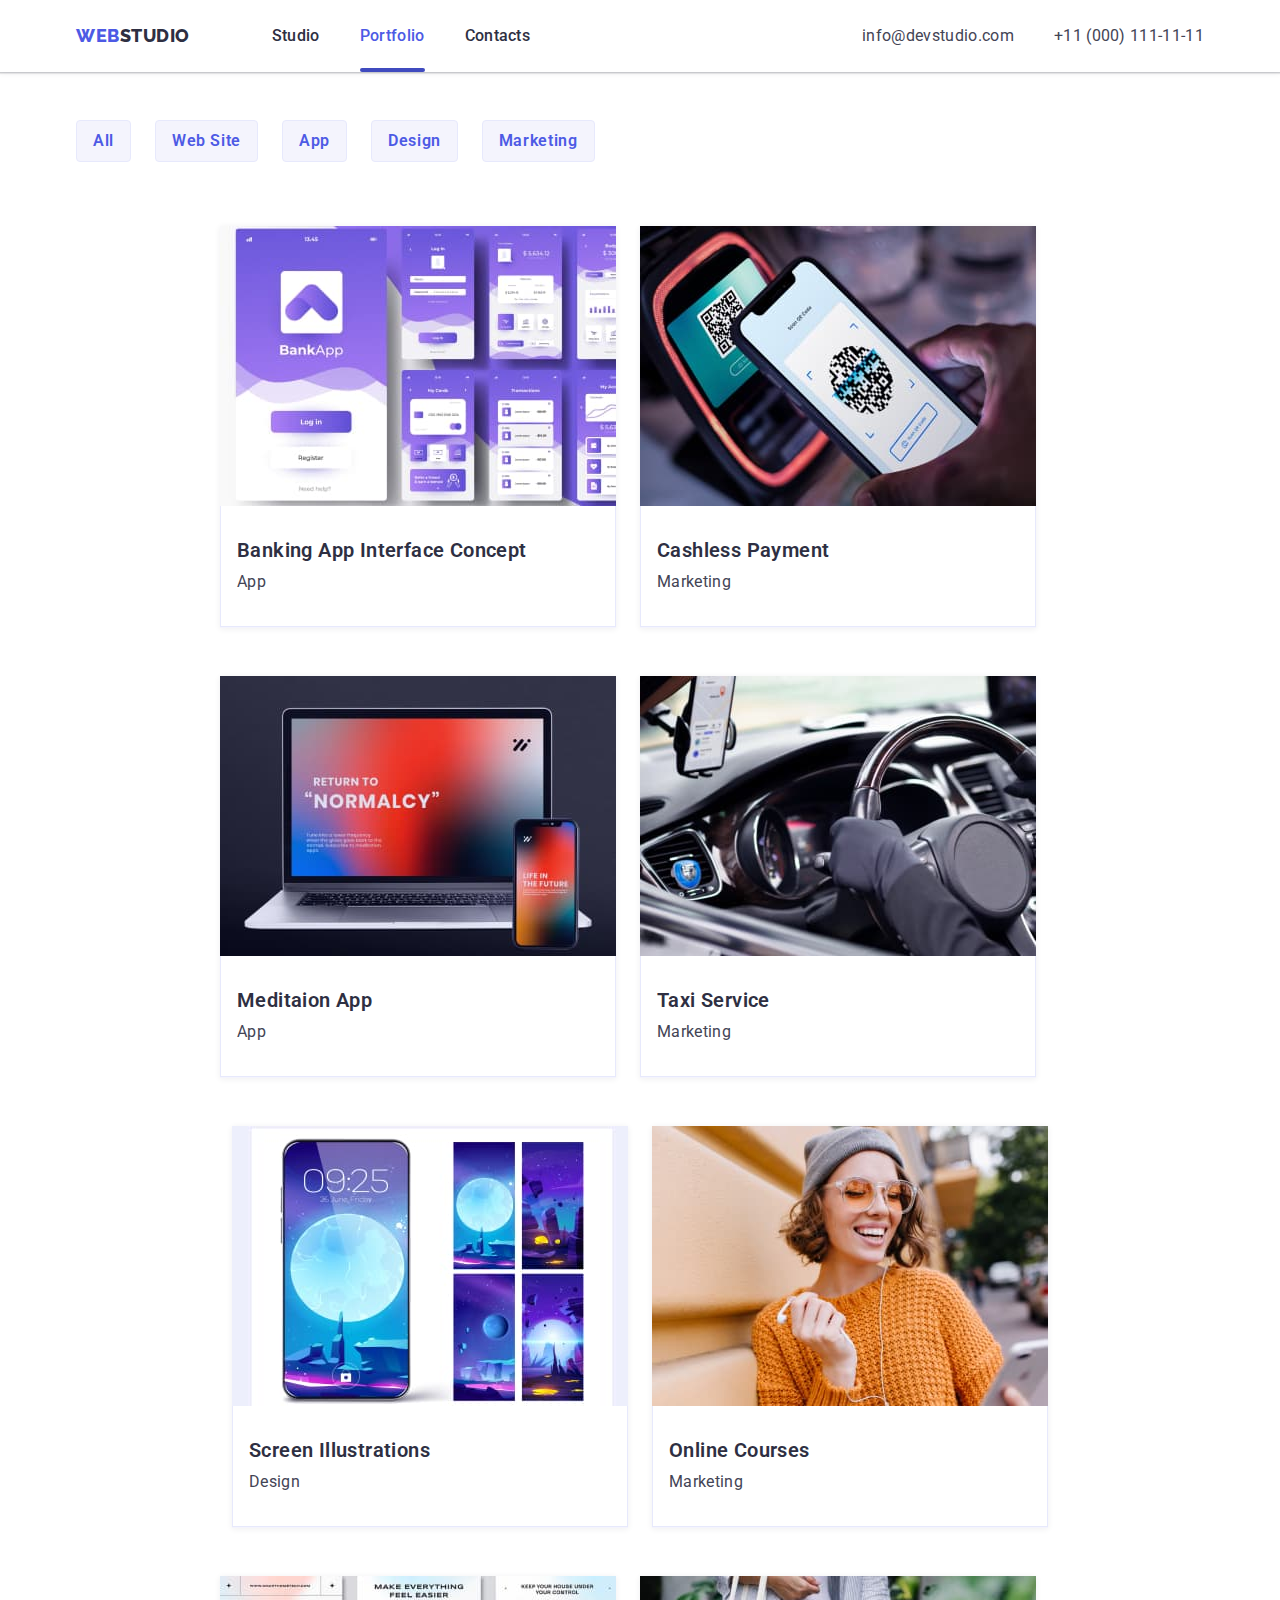
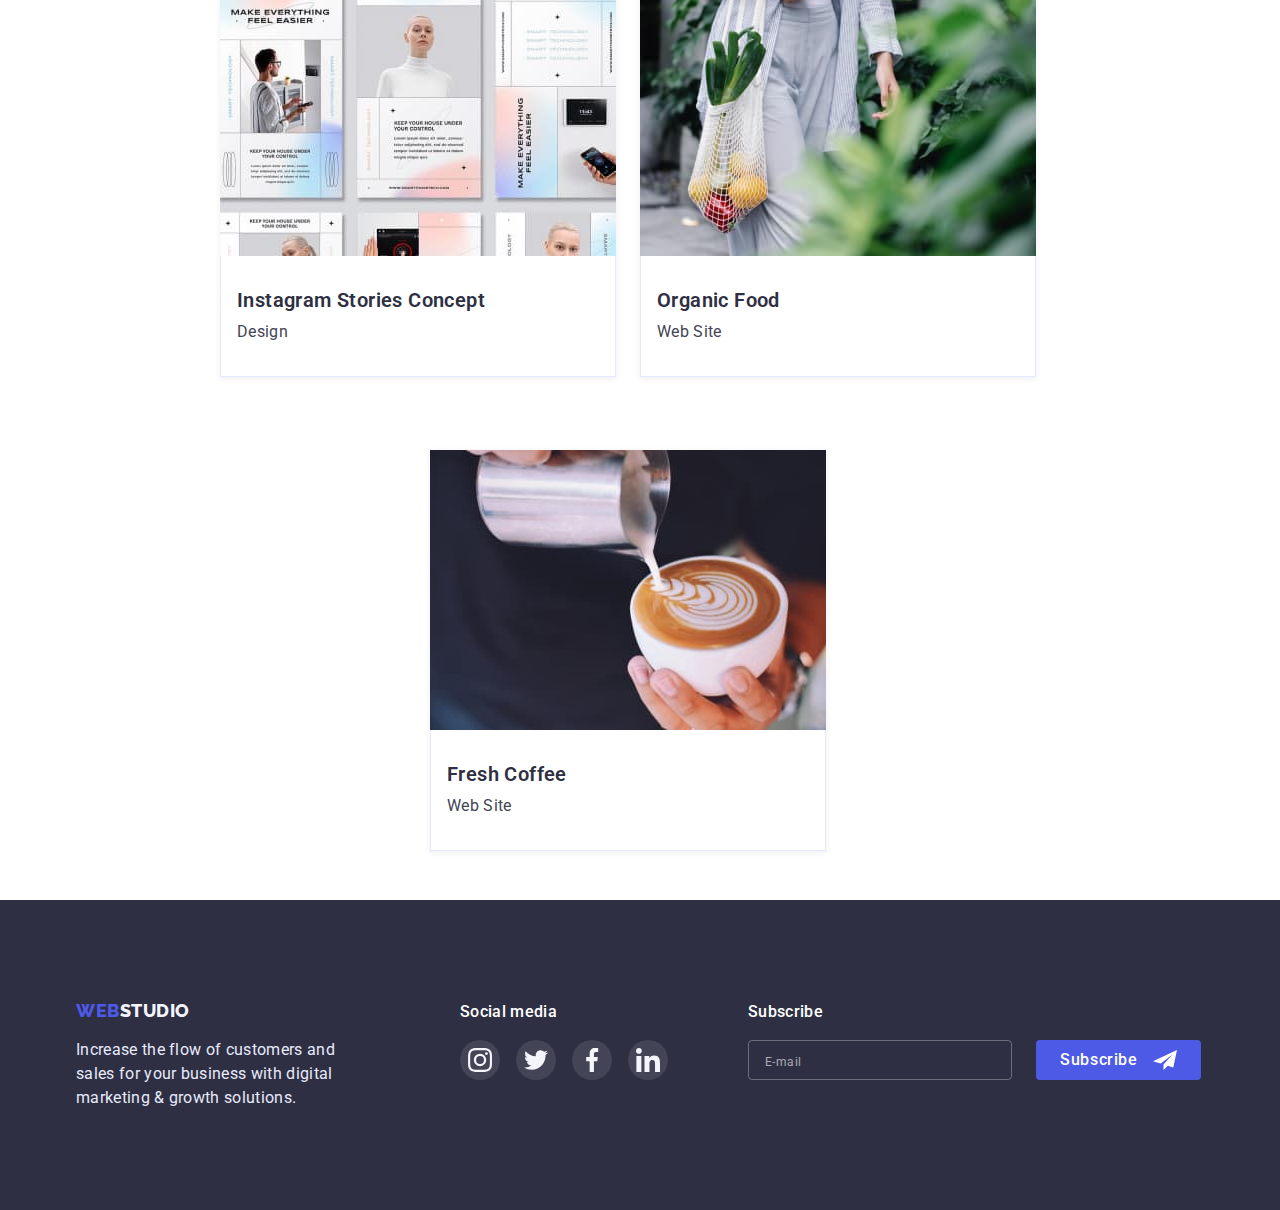
==== commit 57af4478: "did footer" ====
--- a/portfolio.html
+++ b/portfolio.html
@@ -352,45 +352,47 @@
     </main>
     <footer class="page-footer">
       <div class="container footer">
-        <div class="logo-block">
-          <a href="" class="logo"><span class="logo-span">Web</span>Studio</a>
-          <p>
-            Increase the flow of customers and sales for your business with
-            digital marketing & growth solutions.
-          </p>
-        </div>
-        <div class="media-block">
-          <h3 class="footer-heading">Social media</h3>
-          <ul class="footer-list list">
-            <li class="footer-list-item">
-              <a href="" class="footer-link link">
-                <svg width="24" height="24">
-                  <use href="./images/icons.svg#icon-instagram-2"></use>
-                </svg>
-              </a>
-            </li>
-            <li class="footer-list-item">
-              <a href="" class="footer-link link">
-                <svg width="24" height="24">
-                  <use href="./images/icons.svg#icon-twitter-1"></use>
-                </svg>
-              </a>
-            </li>
-            <li class="footer-list-item">
-              <a href="" class="footer-link link">
-                <svg width="24" height="24">
-                  <use href="./images/icons.svg#icon-facebook-1"></use>
-                </svg>
-              </a>
-            </li>
-            <li class="footer-list-item">
-              <a href="" class="footer-link link">
-                <svg width="24" height="24">
-                  <use href="./images/icons.svg#icon-linkedin-1"></use>
-                </svg>
-              </a>
-            </li>
-          </ul>
+        <div class="footer-position">
+          <div class="logo-block">
+            <a href="" class="logo"><span class="logo-span">Web</span>Studio</a>
+            <p>
+              Increase the flow of customers and sales for your business with
+              digital marketing & growth solutions.
+            </p>
+          </div>
+          <div class="media-block">
+            <h3 class="footer-heading">Social media</h3>
+            <ul class="footer-list list">
+              <li class="footer-list-item">
+                <a href="" class="footer-link link">
+                  <svg width="24" height="24">
+                    <use href="./images/icons.svg#icon-instagram-2"></use>
+                  </svg>
+                </a>
+              </li>
+              <li class="footer-list-item">
+                <a href="" class="footer-link link">
+                  <svg width="24" height="24">
+                    <use href="./images/icons.svg#icon-twitter-1"></use>
+                  </svg>
+                </a>
+              </li>
+              <li class="footer-list-item">
+                <a href="" class="footer-link link">
+                  <svg width="24" height="24">
+                    <use href="./images/icons.svg#icon-facebook-1"></use>
+                  </svg>
+                </a>
+              </li>
+              <li class="footer-list-item">
+                <a href="" class="footer-link link">
+                  <svg width="24" height="24">
+                    <use href="./images/icons.svg#icon-linkedin-1"></use>
+                  </svg>
+                </a>
+              </li>
+            </ul>
+          </div>
         </div>
         <div>
           <form class="email-block">
--- a/css/styles.css
+++ b/css/styles.css
@@ -87,6 +87,7 @@
 
 img {
   display: block;
+
   max-width: 100%;
   height: auto;
 }
@@ -100,16 +101,10 @@
   display: flex;
   align-items: center;
   justify-content: space-between;
-  padding-top: 24px;
-  padding-bottom: 24px;
 }
 
 .logo {
   display: block;
-
-  /* margin-right: 77px; */
-  /* padding-top: 24px;
-  padding-bottom: 24px; */
 
   font-family: "Raleway", sans-serif;
   font-weight: 800;
@@ -117,6 +112,7 @@
   line-height: 1.2;
   letter-spacing: 0.03em;
   text-transform: uppercase;
+
   color: var(--secondary-color);
 }
 
@@ -124,17 +120,15 @@
   color: var(--accent-color);
 }
 
-/*main nav*/
-/* .site-nav {
-  display: flex;
-} */
-
 .site-nav-list {
-  font-weight: 700;
-  font-size: 36px;
-  line-height: 1.1;
+  display: flex;
+  align-items: center;
+
+  font-weight: 500;
+  font-size: 16px;
+  line-height: 1.5;
   letter-spacing: 0.02em;
-  text-transform: capitalize;
+
   color: var(--secondary-color);
 }
 
@@ -150,9 +144,9 @@
   bottom: 0;
 
   display: block;
-  /* width: 100%;
+  width: 100%;
   height: 4px;
-  border-radius: 2px; */
+  border-radius: 2px;
 
   background-color: var(--secondary-accent-color);
 }
@@ -163,8 +157,8 @@
 
 .site-nav-list .link,
 .contacts-list .link {
-  /* padding-top: 24px;
-  padding-bottom: 24px; */
+  padding-top: 24px;
+  padding-bottom: 24px;
   display: block;
 
   transition: color 250ms cubic-bezier(0.4, 0, 0.2, 1);
@@ -219,7 +213,15 @@
   .burger-menu.is-hidden {
     transform: translateY(-100%);
   }
-
+  .site-nav-list {
+    display: block;
+    font-weight: 700;
+    font-size: 36px;
+    line-height: 1.1;
+    letter-spacing: 0.02em;
+    text-transform: capitalize;
+    color: var(--secondary-color);
+  }
   .site-nav-item:not(:last-child),
   .contacts-item:not(:last-child) {
     margin-bottom: 40px;
@@ -230,6 +232,14 @@
   }
   .contacts-item:last-child {
     margin-bottom: 48px;
+  }
+  .site-nav-list .link,
+  .contacts-list .link {
+    padding-top: 0;
+    padding-bottom: 0;
+  }
+  .site-nav-item .link.current::after {
+    display: none;
   }
   .icon-menu {
     position: absolute;
@@ -283,15 +293,11 @@
   .site-nav {
     margin-right: 120px;
   }
-  .site-nav-list {
-    font-weight: 500;
-    font-size: 16px;
-    line-height: 1.5;
-    display: flex;
-    align-items: center;
-  }
   .site-nav-item:not(:last-child) {
     margin-right: 40px;
+  }
+  .contacts-list .link {
+    padding: 0;
   }
   .contacts-list {
     font-weight: 400;
@@ -313,26 +319,21 @@
   }
   .contacts-list {
     display: flex;
+    font-size: 16px;
+    line-height: 1.5;
+    letter-spacing: 0.02em;
   }
   .contacts-item:not(:last-child) {
     margin-right: 40px;
-}
-.contacts-item:first-child {
-  margin-bottom: 0;
-}
-}
-
-/* .contacts-list {
-  font-size: 16px;
-  line-height: 1.5;
-} */
+  }
+  .contacts-item:first-child {
+    margin-bottom: 0;
+  }
+}
 
 /*index.html*/
 .hero {
-  width: 428px;
-  height: 432px;
-  padding-top: 112px;
-  padding-bottom: 112px;
+  max-width: 1440px;
   margin-right: auto;
   margin-left: auto;
 
@@ -345,13 +346,39 @@
   background-size: 428px 432px;
   background-repeat: no-repeat;
   background-position: center;
-  background-color: var(--secondary-color);
+  background-color: var(--primary-white-color);
 
   text-align: center;
-  /* height: 600px; */
-  /* max-width: 1440px; */
-  /* padding-top: 192px;
-   */
+}
+
+.heading-hero {
+  width: 494px;
+  margin-left: auto;
+  margin-right: auto;
+
+  font-weight: 500;
+  font-size: 56px;
+  line-height: 1.07;
+  text-align: center;
+  letter-spacing: 0.02em;
+  text-transform: capitalize;
+
+  color: var(--primary-white-color);
+}
+
+@media screen and (max-width: 767px) {
+  .hero {
+    padding-top: 112px;
+    padding-bottom: 112px;
+  }
+  .heading-hero {
+    width: 318px;
+    font-size: 36px;
+    line-height: 1.1;
+  }
+  .hero .buttons {
+    margin-top: 72px;
+  }
 }
 
 @media (min-device-pixel-ratio: 2),
@@ -368,29 +395,73 @@
   }
 }
 
-.heading-hero {
-  width: 318px;
-  margin-left: auto;
-  margin-right: auto;
-
-  font-weight: 500;
-  font-size: 36px;
-  line-height: 1.1;
-  text-align: center;
-  letter-spacing: 0.02em;
-  text-transform: capitalize;
-
-  color: var(--primary-white-color);
-
-  /* width: 492px;
-  font-size: 56px;
-  line-height: 1.07; */
+@media screen and (min-width: 768px) {
+  .hero {
+    padding-top: 108px;
+    padding-bottom: 108px;
+    background-image: linear-gradient(
+        to right,
+        rgba(46, 47, 66, 0.7),
+        rgba(46, 47, 66, 0.7)
+      ),
+      url("../images/bg-tablet.jpg");
+    background-size: 768px 436px;
+  }
+  .hero .buttons {
+    margin-top: 40px;
+  }
+}
+
+@media (min-device-pixel-ratio: 2),
+  (-webkit-min-device-pixel-ratio: 2),
+  (min-resolution: 192dpi),
+  (min-resolution: 2dppx) and (min-width: 768px) {
+  .hero {
+    background-image: linear-gradient(
+        to right,
+        rgba(46, 47, 66, 0.7),
+        rgba(46, 47, 66, 0.7)
+      ),
+      url("../images/bg-tablet@2x.jpg");
+  }
+}
+
+@media screen and (min-width: 1200px) {
+  .hero {
+    height: 600px;
+    padding-top: 188px;
+    padding-bottom: 188px;
+
+    background-image: linear-gradient(
+        to right,
+        rgba(46, 47, 66, 0.7),
+        rgba(46, 47, 66, 0.7)
+      ),
+      url("../images/bg-desktop.jpg");
+    background-size: 1440px 600px;
+  }
+  .hero .buttons {
+    margin-top: 48px;
+  }
+}
+
+@media (min-device-pixel-ratio: 2),
+  (-webkit-min-device-pixel-ratio: 2),
+  (min-resolution: 192dpi),
+  (min-resolution: 2dppx) and (min-width: 1200px) {
+  .hero {
+    background-image: linear-gradient(
+        to right,
+        rgba(46, 47, 66, 0.7),
+        rgba(46, 47, 66, 0.7)
+      ),
+      url("../images/bg-desktop@2x.jpg");
+  }
 }
 
 .hero .buttons {
   margin-left: auto;
   margin-right: auto;
-  margin-top: 72px;
   padding: 16px 32px;
   border-color: transparent;
   border-radius: 4px;
@@ -417,38 +488,11 @@
 .section {
   padding-top: 96px;
   padding-bottom: 96px;
-
-  /* padding-top: 120px;
-  padding-bottom: 120px; */
 }
 
 .features-icon {
   display: none;
-
-  height: 112px;
-  padding: 0;
-  margin-bottom: 8px;
-  border: none;
-  border-radius: 4px;
-
-  background-color: var(--background-our-team-buttons);
-
-  /* display: flex;
-  justify-content: center;
-  align-items: center; */
-}
-
-/* .features-list {
-  display: flex;
-} */
-
-.features-item:not(:last-child) {
-  margin-bottom: 72px;
-}
-
-/* .features-item:not(:last-child) {
-  margin-right: 24px;
-} */
+}
 
 .features-list h3 {
   margin-bottom: 8px;
@@ -461,10 +505,6 @@
   text-transform: capitalize;
 
   color: var(--secondary-color);
-
-  /* 
-  font-size: 20px;
-  line-height: 1.2; */
 }
 
 .features-list p {
@@ -474,6 +514,74 @@
   letter-spacing: 0.02em;
 
   color: var(--primary-text-color);
+}
+
+@media screen and (max-width: 767px) {
+  .features-item:not(:last-child) {
+    margin-bottom: 72px;
+  }
+}
+
+@media screen and (min-width: 768px) {
+  .features-list {
+    display: flex;
+    flex-wrap: wrap;
+    margin-right: -12px;
+    margin-left: -12px;
+  }
+  .features-item {
+    display: flex;
+    flex-direction: column;
+    flex-basis: calc((100%-4 * 12px) / 2);
+  }
+  .features-item {
+    margin-right: 12px;
+    margin-left: 12px;
+  }
+  .features-item:not(:nth-last-child(-n + 2)) {
+    margin-bottom: 72px;
+  }
+  .features-list h3 {
+    text-align: left;
+  }
+}
+
+@media screen and (min-width: 1200px) {
+  .section {
+    padding-top: 120px;
+    padding-bottom: 120px;
+  }
+  .features-list {
+    display: flex;
+    flex-wrap: nowrap;
+  }
+  .features-item:nth-child(-n + 2) {
+    margin-bottom: 0;
+  }
+  .features-item:not(:last-child) {
+    margin-right: 24px;
+  }
+  .features-icon {
+    display: flex;
+    justify-content: center;
+    align-items: center;
+
+    height: 112px;
+    padding: 0;
+    margin-bottom: 8px;
+    border: none;
+    border-radius: 4px;
+
+    background-color: var(--background-our-team-buttons);
+  }
+  .features-list h3 {
+    font-weight: 500;
+    font-size: 20px;
+    line-height: 1.2;
+  }
+  .features-list p {
+    font-weight: 400;
+  }
 }
 
 .activity {
@@ -501,14 +609,14 @@
   margin-right: 24px;
 }
 
+@media screen and (min-width: 1200px) {
+  .activity {
+    display: flex;
+  }
+}
+
 .team {
   background-color: var(--background-our-team-buttons);
-}
-
-.team-list {
-  margin-top: 72px;
-
-  /* display: flex; */
 }
 
 .team-heading {
@@ -522,18 +630,15 @@
   color: var(--secondary-color);
 }
 
+.team-list {
+  margin-top: 72px;
+}
+
 .team-item {
-  width: 264px;
-
-  margin-right: auto;
-  margin-left: auto;
+  max-width: 264px;
 
   border-radius: 0px 0px 4px 4px;
   background-color: var(--primary-white-color);
-}
-
-.team-item:not(:last-child) {
-  margin-bottom: 72px;
 }
 
 .team-grouping {
@@ -566,10 +671,6 @@
   color: var(--primary-text-color);
 }
 
-/* .team-item:not(:last-child) {
-  margin-right: 24px;
-} */
-
 .team-list-icon {
   display: flex;
   justify-content: center;
@@ -599,31 +700,46 @@
   background-color: var(--secondary-accent-color);
 }
 
+@media screen and (max-width: 767px) {
+  .team-item {
+    margin-right: auto;
+    margin-left: auto;
+  }
+  .team-item:not(:last-child) {
+    margin-bottom: 72px;
+  }
+}
+
+@media screen and (min-width: 768px) {
+  .team-list {
+    display: flex;
+    flex-wrap: wrap;
+    justify-content: center;
+  }
+  .team-item {
+    max-width: 264px;
+  }
+  .team-item:not(:nth-child(2n)) {
+    margin-right: 24px;
+  }
+  .team-item:nth-child(-n + 2) {
+    margin-bottom: 64px;
+  }
+}
+
+@media screen and (min-width: 1200px) {
+  .team-item:not(:last-child) {
+    margin-right: 24px;
+  }
+  .team-item:nth-child(-n + 2) {
+    margin-bottom: 0;
+  }
+}
+
 .clients-list {
   display: flex;
   flex-wrap: wrap;
-}
-
-@media screen and (max-width: 767px) {
-  .clients-list {
-    margin: 0 -8px -72px;
-  }
-  .clients-list-item {
-    flex-basis: calc((100%-4 * 8px) / 2);
-    margin: 0 8px 72px;
-  }
-}
-
-@media screen and (min-width: 768px) {
-  .clients-list-item {
-    flex-basis: calc((100%-48px) / 3);
-  }
-  .clients-list-item:not(:nth-last-child(-n + 3)) {
-    margin-bottom: 72px;
-  }
-  .clients-list-item:not(:nth-child(3n)) {
-    margin-right: 24px;
-  }
+  justify-content: center;
 }
 
 .clients-list-link {
@@ -657,29 +773,53 @@
   color: var(--secondary-color);
 }
 
+@media screen and (max-width: 767px) {
+  .clients-list-item:not(:nth-child(2n)) {
+    margin-right: 16px;
+  }
+  .clients-list-item:not(:nth-last-child(-n + 2)) {
+    margin-bottom: 72px;
+  }
+  .clients-list-item {
+    flex-basis: calc((100%-16px) / 2);
+  }
+}
+
+@media screen and (min-width: 768px) {
+  .clients-list-item {
+    flex-basis: calc((100%-48px) / 3);
+  }
+  .clients-list-item:not(:nth-last-child(-n + 3)) {
+    margin-bottom: 72px;
+  }
+  .clients-list-item:not(:nth-child(3n)) {
+    margin-right: 24px;
+  }
+}
+
+@media screen and (min-width: 1200px) {
+  .clients-list-item {
+    flex-basis: calc((100%-120px) / 6);
+    margin-bottom: 0;
+  }
+  .clients-list-item:not(:last-child) {
+    margin-right: 24px;
+  }
+}
+
 /*footer*/
 .page-footer {
   padding-top: 96px;
   padding-bottom: 96px;
 
   background-color: var(--secondary-color);
-
-  /* padding-top: 100px;
-  padding-bottom: 100px; */
-}
-
-/* .footer {
-  display: flex;
-} */
+}
 
 .logo-block {
   width: 268px;
   margin-bottom: 72px;
   margin-left: auto;
   margin-right: auto;
-
-  /* margin-right: 120px;
-  width: 264px; */
 }
 
 footer .logo {
@@ -703,13 +843,17 @@
   margin-bottom: 16px;
 
   text-align: center;
-  font-weight: 600;
+  font-weight: 500;
   font-size: 16px;
   line-height: 1.5;
   letter-spacing: 0.02em;
   color: var(--primary-white-color);
 }
 
+.footer-position {
+  margin-bottom: 72px;
+}
+
 .footer-list {
   display: flex;
   justify-content: center;
@@ -720,13 +864,14 @@
 }
 
 .footer-link {
+  display: flex;
+  align-items: center;
+  justify-content: center;
+
   width: 40px;
   height: 40px;
   border-radius: 50%;
   background-color: rgba(255, 255, 255, 0.1);
-  display: flex;
-  align-items: center;
-  justify-content: center;
 
   transition: background-color 250ms cubic-bezier(0.4, 0, 0.2, 1);
 }
@@ -736,23 +881,11 @@
   background-color: #31d0aa;
 }
 
-.media-block {
-  margin-bottom: 72px;
-
-  /* margin-right: 80px; */
-}
-
-/* .email-block {
-  display: flex;
-} */
-
 .email-input {
   display: flex;
   flex-direction: column;
 
   margin-bottom: 16px;
-
-  /* margin-right: 24px; */
 }
 
 .email-label {
@@ -778,8 +911,6 @@
   border-radius: 4px;
 
   background-color: rgba(33, 150, 243, 0);
-
-  /* width: 264px; */
 }
 
 .email-button::placeholder {
@@ -821,6 +952,70 @@
 
 .arrow-icon {
   fill: var(--primary-white-color);
+}
+
+@media screen and (max-width: 767px) {
+}
+
+@media screen and (min-width: 768px) {
+  .footer {
+    padding-left: 108px;
+  }
+  .footer-position {
+    display: flex;
+    justify-content: left;
+  }
+  .logo-block {
+    display: inline-block;
+    margin: 0 24px 0 0;
+    width: 264px;
+  }
+  footer .logo {
+    text-align: left;
+  }
+  .media-block {
+    display: inline-block;
+  }
+  .footer-heading {
+    text-align: left;
+  }
+  .email-block {
+    display: flex;
+    justify-content: left;
+    align-items: flex-end;
+  }
+  .email-input {
+    margin-right: 24px;
+    margin-bottom: 0;
+  }
+  .email-label {
+    text-align: left;
+  }
+  .email-button {
+    width: 264px;
+  }
+  .submit-button {
+    margin-left: 0;
+    margin-right: 0;
+  }
+}
+
+@media screen and (min-width: 1200px) {
+  .page-footer {
+    padding-top: 100px;
+    padding-bottom: 100px;
+  }
+  .footer {
+    display: flex;
+    align-items: flex-start;
+    padding-left: 15px;
+  }
+  .logo-block {
+    margin-right: 120px;
+  }
+  .footer-position {
+    margin: 0 80px 0 0;
+  }
 }
 
 /*portfolio.html*/
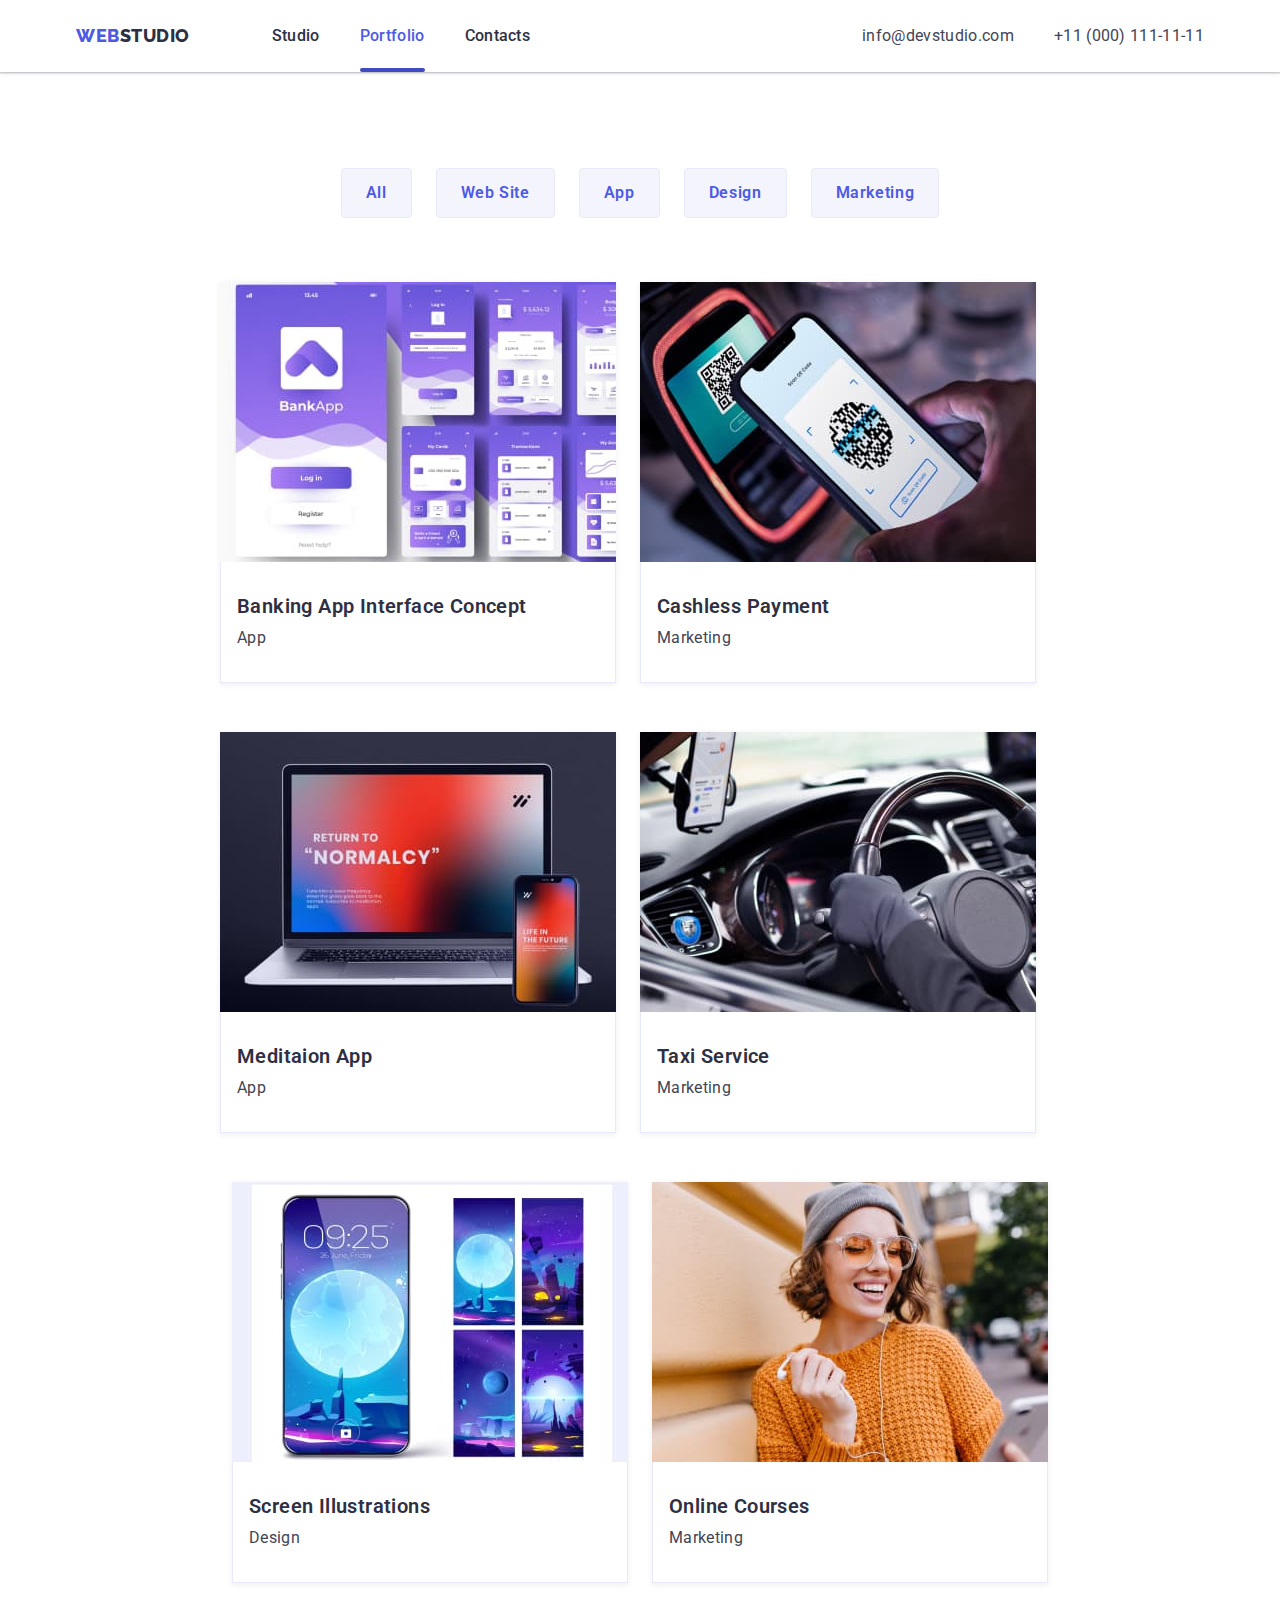
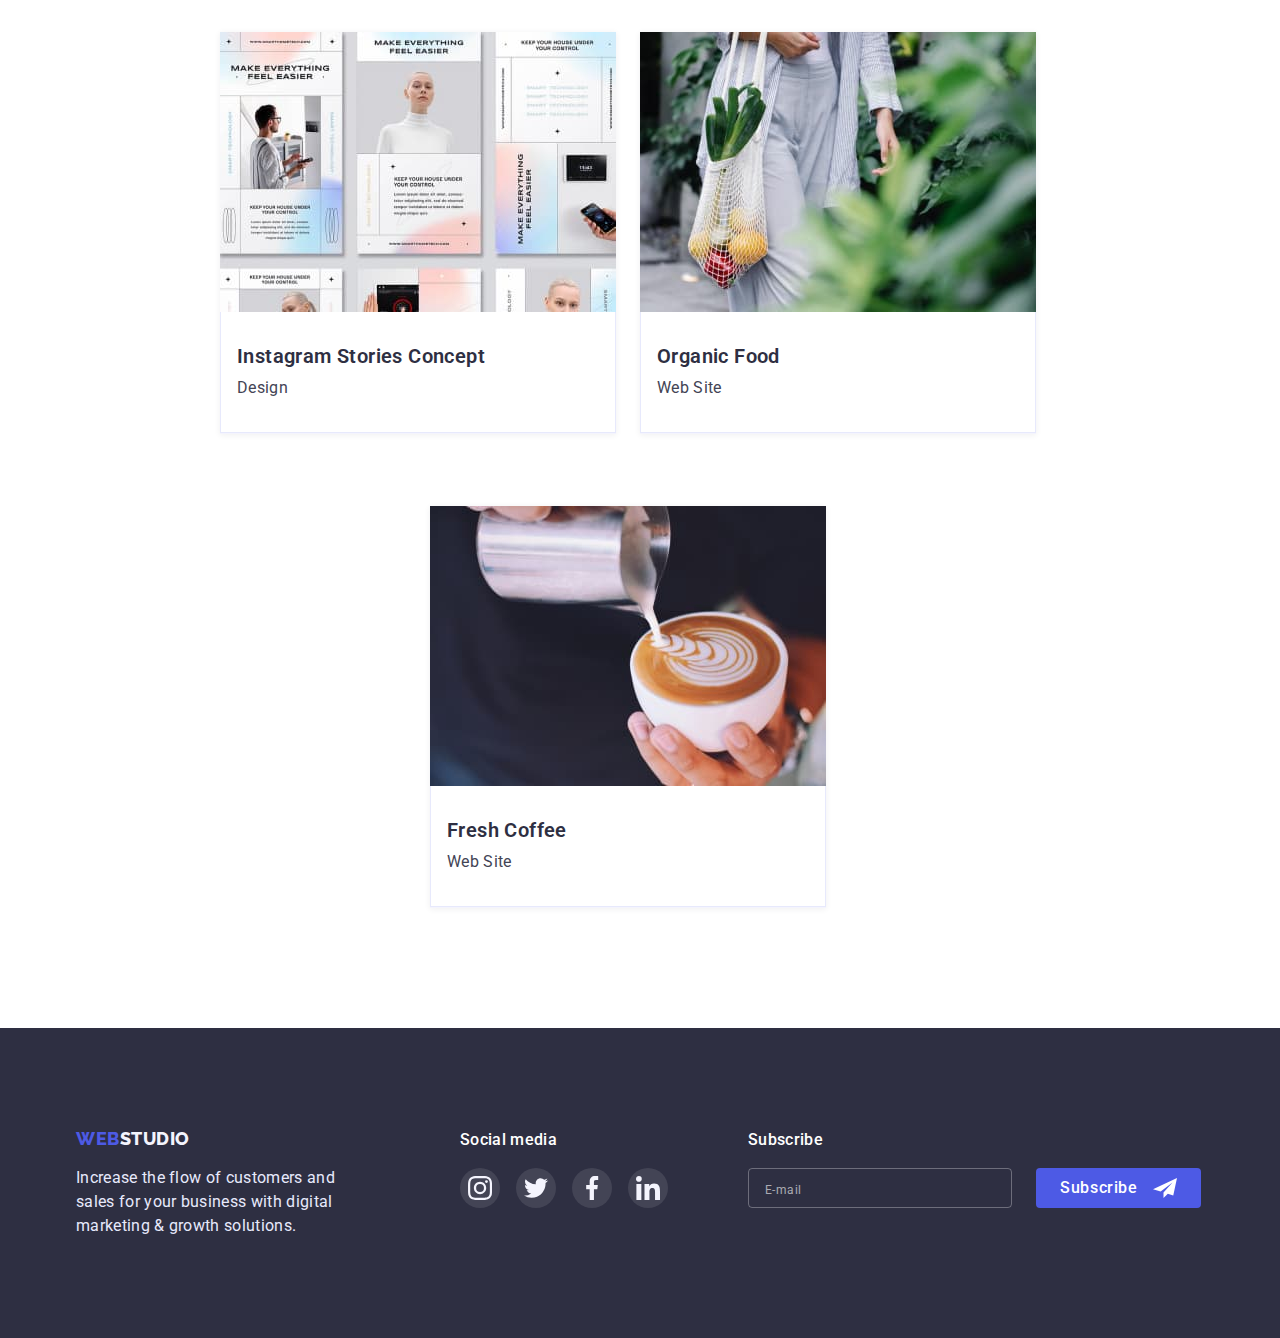
==== commit bbaf2bf0: "did section Customers" ====
--- a/portfolio.html
+++ b/portfolio.html
@@ -22,14 +22,14 @@
       <div class="container header">
         <div class="logo-position">
           <a href="" class="logo"><span class="logo-span">Web</span>Studio</a>
-          <button class="icon-menu buttons" data-menu-open>
+          <button class="icon-menu buttons" js-open-menu>
             <svg width="32" height="22">
               <use href="./images/icons.svg#mobile-menu"></use>
             </svg>
           </button>
         </div>
-        <div class="burger-menu is-hidden" data-menu>
-          <button class="icon-close buttons" data-menu-close>
+        <div class="burger-menu is-hidden" js-menu-container>
+          <button class="icon-close buttons" js-close-menu>
             <svg width="22" height="22">
               <use href="./images/icons.svg#close"></use>
             </svg>
--- a/css/styles.css
+++ b/css/styles.css
@@ -28,28 +28,22 @@
 }
 
 .container {
-  max-width: 1158px;
+  max-width: 428px;
   margin-left: auto;
   margin-right: auto;
   padding-left: 15px;
   padding-right: 15px;
 }
 
-@media screen and (min-width: 480px) {
-  .container {
-    width: 428px;
-  }
-}
-
 @media screen and (min-width: 768px) {
   .container {
-    width: 768px;
+    max-width: 768px;
   }
 }
 
 @media screen and (min-width: 1200px) {
   .container {
-    width: 1158px;
+    max-width: 1158px;
   }
 }
 
@@ -98,6 +92,7 @@
     0px 1px 1px rgba(46, 47, 66, 0.16), 0px 1px 6px rgba(46, 47, 66, 0.08);
 }
 .header {
+  position: relative;
   display: flex;
   align-items: center;
   justify-content: space-between;
@@ -746,6 +741,7 @@
   display: flex;
   align-items: center;
   justify-content: center;
+  width: 100%;
 
   height: 88px;
   border: 1px solid #8e8f99;
@@ -774,20 +770,21 @@
 }
 
 @media screen and (max-width: 767px) {
-  .clients-list-item:not(:nth-child(2n)) {
+  .clients-list-item:nth-child(2n + 1) {
     margin-right: 16px;
   }
   .clients-list-item:not(:nth-last-child(-n + 2)) {
     margin-bottom: 72px;
   }
   .clients-list-item {
-    flex-basis: calc((100%-16px) / 2);
+    display: flex;
+    flex-basis: 190px;
   }
 }
 
 @media screen and (min-width: 768px) {
   .clients-list-item {
-    flex-basis: calc((100%-48px) / 3);
+    flex-basis: 168px;
   }
   .clients-list-item:not(:nth-last-child(-n + 3)) {
     margin-bottom: 72px;
@@ -799,7 +796,6 @@
 
 @media screen and (min-width: 1200px) {
   .clients-list-item {
-    flex-basis: calc((100%-120px) / 6);
     margin-bottom: 0;
   }
   .clients-list-item:not(:last-child) {
@@ -906,7 +902,6 @@
   padding-left: 16px;
   padding-top: 8px;
   padding-bottom: 8px;
-
   border: 1px solid rgba(255, 255, 255, 0.3);
   border-radius: 4px;
 
@@ -954,9 +949,6 @@
   fill: var(--primary-white-color);
 }
 
-@media screen and (max-width: 767px) {
-}
-
 @media screen and (min-width: 768px) {
   .footer {
     padding-left: 108px;
@@ -1022,8 +1014,6 @@
 .gallery {
   padding-top: 48px;
   padding-bottom: 48px;
-
-  /* padding-top: 96px; */
 }
 
 .gallery-grouping {
@@ -1103,6 +1093,16 @@
 }
 
 @media screen and (min-width: 768px) {
+  .gallery {
+    padding-top: 64px;
+    padding-bottom: 96px;
+  }
+  .button-list {
+    justify-content: center;
+  }
+  .button-list .buttons {
+    padding: 12px 24px;
+  }
   .projects-item {
     width: calc((100%-24px) / 2);
   }
@@ -1115,6 +1115,10 @@
 }
 
 @media screen and (min-width: 1200px) {
+  .gallery {
+    padding-top: 96px;
+    padding-bottom: 120px;
+  }
   .projects-item {
     width: calc((100%-72px) / 3);
   }
@@ -1278,11 +1282,13 @@
 
 .form-paragraph {
   margin-bottom: 16px;
+
   font-weight: 500;
   font-size: 16px;
   line-height: 1.5;
   text-align: center;
   letter-spacing: 0.02em;
+
   color: var(--secondary-color);
 }
 
@@ -1297,10 +1303,12 @@
 .modal-label-text {
   display: block;
   margin-bottom: 4px;
+
   font-weight: 400;
   font-size: 12px;
   line-height: 1.3;
   letter-spacing: 0.04em;
+
   color: #8e8f99;
 }
 
@@ -1384,10 +1392,12 @@
   display: flex;
   align-items: center;
   margin-bottom: 24px;
+
   font-weight: 400;
   font-size: 12px;
   line-height: 1.3;
   letter-spacing: 0.04em;
+
   color: #757575;
 }
 
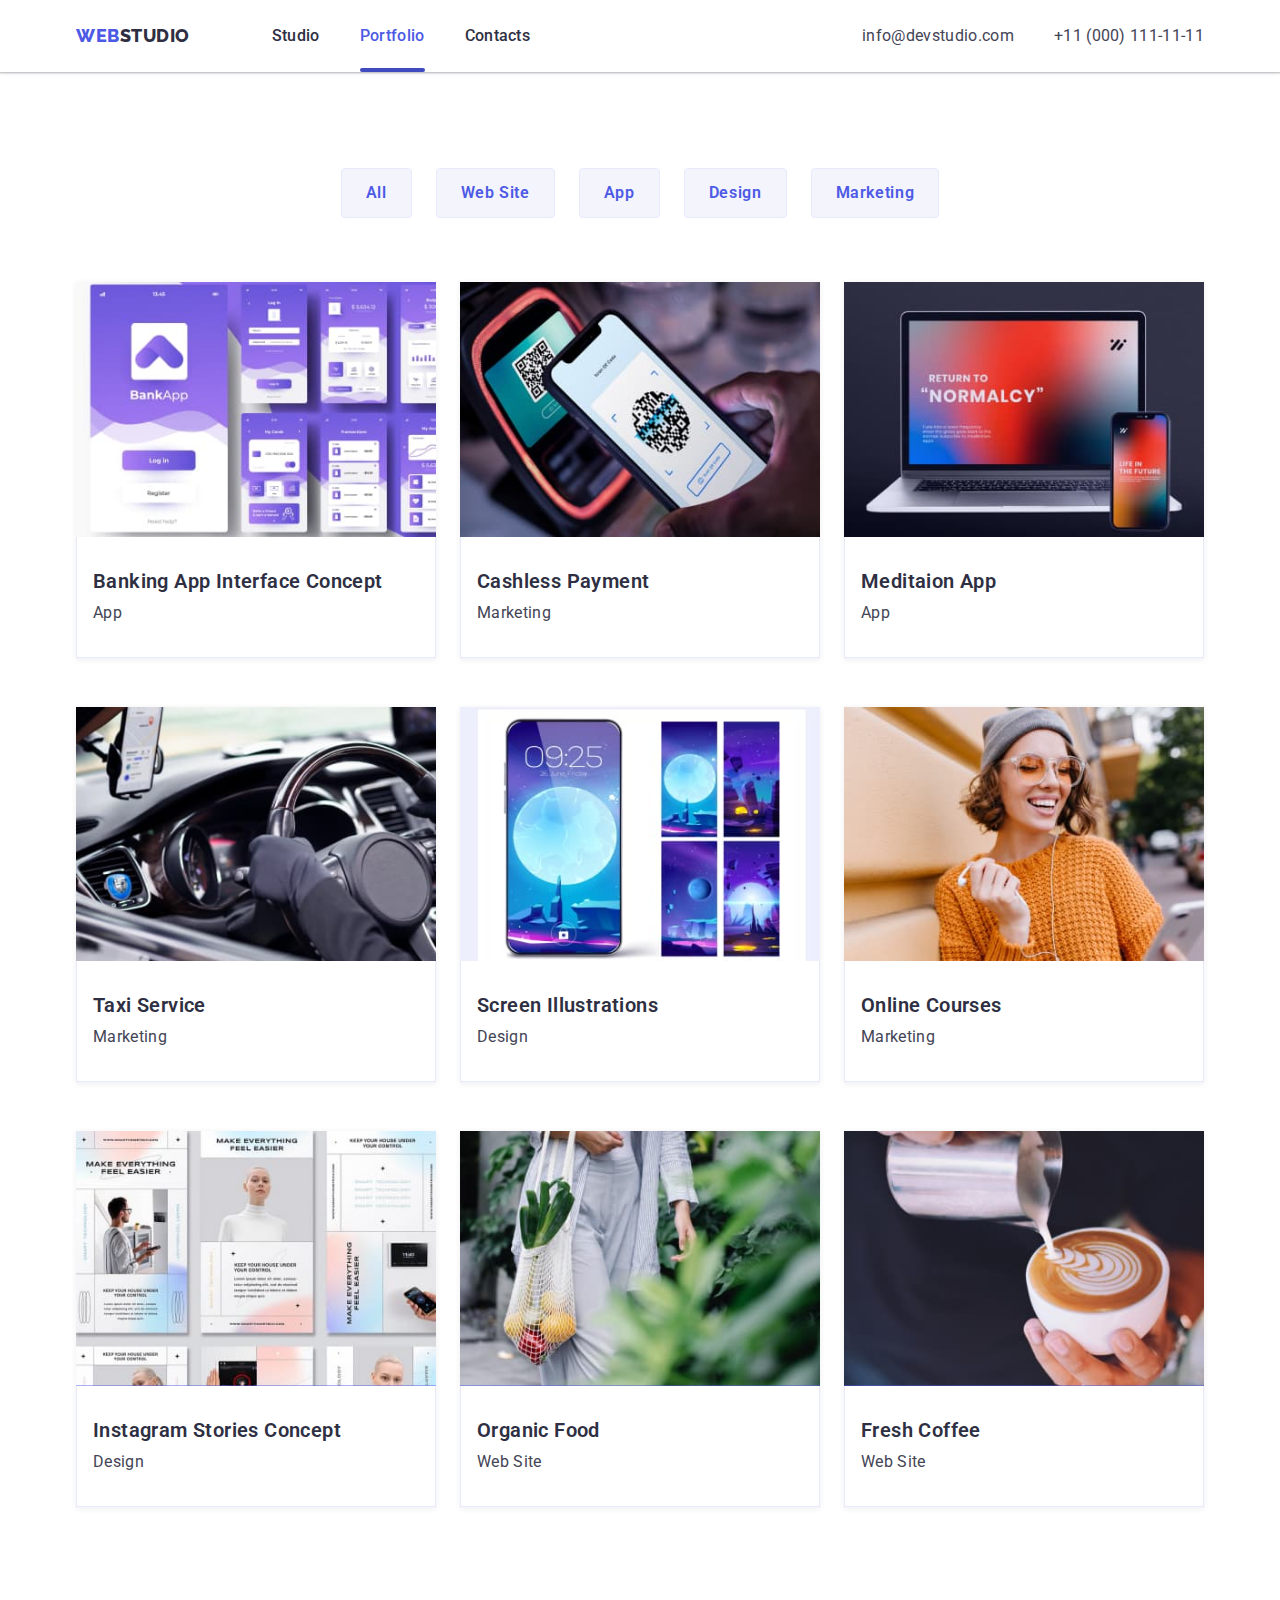
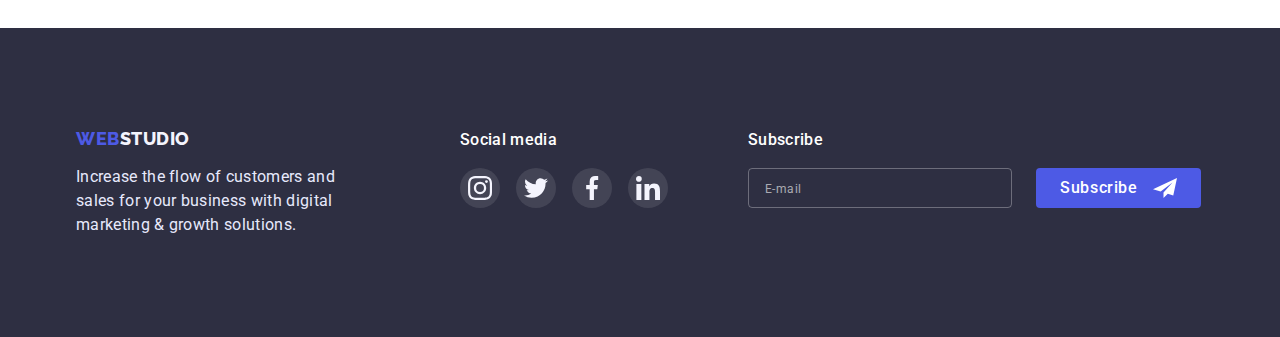
==== commit 436a91a2: "fixed" ====
--- a/portfolio.html
+++ b/portfolio.html
@@ -29,64 +29,68 @@
           </button>
         </div>
         <div class="burger-menu is-hidden" js-menu-container>
-          <button class="icon-close buttons" js-close-menu>
-            <svg width="22" height="22">
-              <use href="./images/icons.svg#close"></use>
-            </svg>
-          </button>
-          <nav class="site-nav">
-            <ul class="site-nav-list list">
-              <li class="site-nav-item">
-                <a href="./index.html" class="link">Studio</a>
-              </li>
-              <li class="site-nav-item">
-                <a href="./portfolio.html" class="link current">Portfolio</a>
-              </li>
-              <li class="site-nav-item">
-                <a href="" class="link">Contacts</a>
+          <div class="burger-position">
+            <button class="icon-close buttons" js-close-menu>
+              <svg width="22" height="22">
+                <use href="./images/icons.svg#close"></use>
+              </svg>
+            </button>
+            <nav class="site-nav">
+              <ul class="site-nav-list list">
+                <li class="site-nav-item">
+                  <a href="./index.html" class="link">Studio</a>
+                </li>
+                <li class="site-nav-item">
+                  <a href="./portfolio.html" class="link current">Portfolio</a>
+                </li>
+                <li class="site-nav-item">
+                  <a href="" class="link">Contacts</a>
+                </li>
+              </ul>
+            </nav>
+          </div>
+          <div>
+            <ul class="contacts-list list">
+              <li class="contacts-item">
+                <a href="mailto:info@devstudio.com" class="link"
+                  >info@devstudio.com</a
+                >
+              </li>
+              <li class="contacts-item phone-number">
+                <a href="tel:+110001111111" class="link">+11 (000) 111-11-11</a>
               </li>
             </ul>
-          </nav>
-          <ul class="contacts-list list">
-            <li class="contacts-item">
-              <a href="mailto:info@devstudio.com" class="link"
-                >info@devstudio.com</a
-              >
-            </li>
-            <li class="contacts-item phone-number">
-              <a href="tel:+110001111111" class="link">+11 (000) 111-11-11</a>
-            </li>
-          </ul>
-          <ul class="menu-list-icon list">
-            <li class="menu-icon-item">
-              <a href="" class="link-icon">
-                <svg class="icon-item" width="24" height="24">
-                  <use href="./images/icons.svg#icon-instagram-2"></use>
-                </svg>
-              </a>
-            </li>
-            <li class="menu-icon-item">
-              <a href="" class="link-icon">
-                <svg class="icon-item" width="24" height="24">
-                  <use href="./images/icons.svg#icon-twitter-1"></use>
-                </svg>
-              </a>
-            </li>
-            <li class="menu-icon-item">
-              <a href="" class="link-icon">
-                <svg class="icon-item" width="24" height="24">
-                  <use href="./images/icons.svg#icon-facebook-1"></use>
-                </svg>
-              </a>
-            </li>
-            <li class="menu-icon-item">
-              <a href="" class="link-icon">
-                <svg class="icon-item" width="24" height="24">
-                  <use href="./images/icons.svg#icon-linkedin-1"></use>
-                </svg>
-              </a>
-            </li>
-          </ul>
+            <ul class="menu-list-icon list">
+              <li class="menu-icon-item">
+                <a href="" class="link-icon">
+                  <svg class="icon-item" width="24" height="24">
+                    <use href="./images/icons.svg#icon-instagram-2"></use>
+                  </svg>
+                </a>
+              </li>
+              <li class="menu-icon-item">
+                <a href="" class="link-icon">
+                  <svg class="icon-item" width="24" height="24">
+                    <use href="./images/icons.svg#icon-twitter-1"></use>
+                  </svg>
+                </a>
+              </li>
+              <li class="menu-icon-item">
+                <a href="" class="link-icon">
+                  <svg class="icon-item" width="24" height="24">
+                    <use href="./images/icons.svg#icon-facebook-1"></use>
+                  </svg>
+                </a>
+              </li>
+              <li class="menu-icon-item">
+                <a href="" class="link-icon">
+                  <svg class="icon-item" width="24" height="24">
+                    <use href="./images/icons.svg#icon-linkedin-1"></use>
+                  </svg>
+                </a>
+              </li>
+            </ul>
+          </div>
         </div>
       </div>
     </header>
--- a/css/styles.css
+++ b/css/styles.css
@@ -192,7 +192,11 @@
     position: absolute;
     top: 0;
     left: 0;
-    width: 100%;
+    display: flex;
+    flex-direction: column;
+    justify-content: space-between;
+    width: 100vw;
+    height: 100vh;
     padding: 40px;
     z-index: 3;
 
@@ -217,13 +221,13 @@
     text-transform: capitalize;
     color: var(--secondary-color);
   }
+  .contacts-list {
+    display: flex;
+    flex-direction: column-reverse;
+  }
   .site-nav-item:not(:last-child),
   .contacts-item:not(:last-child) {
     margin-bottom: 40px;
-  }
-
-  .site-nav-item:last-child {
-    margin-bottom: 284px;
   }
   .contacts-item:last-child {
     margin-bottom: 48px;
@@ -267,6 +271,8 @@
     font-size: 36px;
     line-height: 1.1;
     text-transform: capitalize;
+
+    color: var(--accent-color);
   }
 }
 
@@ -277,16 +283,15 @@
   .burger-menu {
     position: static;
     display: flex;
-    justify-content: space-between;
     align-items: center;
+  }
+  .burger-position {
+    margin-right: 120px;
   }
   .icon-menu,
   .icon-close,
   .menu-list-icon {
     display: none;
-  }
-  .site-nav {
-    margin-right: 120px;
   }
   .site-nav-item:not(:last-child) {
     margin-right: 40px;
@@ -309,7 +314,7 @@
   .logo-position {
     margin-right: 0;
   }
-  .site-nav {
+  .burger-position {
     margin-right: 332px;
   }
   .contacts-list {
@@ -328,7 +333,7 @@
 
 /*index.html*/
 .hero {
-  max-width: 1440px;
+  max-width: 428px;
   margin-right: auto;
   margin-left: auto;
 
@@ -338,7 +343,7 @@
       rgba(46, 47, 66, 0.7)
     ),
     url(../images/bg-phone.jpg);
-  background-size: 428px 432px;
+  background-size: cover;
   background-repeat: no-repeat;
   background-position: center;
   background-color: var(--primary-white-color);
@@ -392,6 +397,7 @@
 
 @media screen and (min-width: 768px) {
   .hero {
+    max-width: 768px;
     padding-top: 108px;
     padding-bottom: 108px;
     background-image: linear-gradient(
@@ -400,7 +406,6 @@
         rgba(46, 47, 66, 0.7)
       ),
       url("../images/bg-tablet.jpg");
-    background-size: 768px 436px;
   }
   .hero .buttons {
     margin-top: 40px;
@@ -423,6 +428,7 @@
 
 @media screen and (min-width: 1200px) {
   .hero {
+    max-width: 1440px;
     height: 600px;
     padding-top: 188px;
     padding-bottom: 188px;
@@ -433,7 +439,6 @@
         rgba(46, 47, 66, 0.7)
       ),
       url("../images/bg-desktop.jpg");
-    background-size: 1440px 600px;
   }
   .hero .buttons {
     margin-top: 48px;
@@ -521,20 +526,12 @@
   .features-list {
     display: flex;
     flex-wrap: wrap;
-    margin-right: -12px;
-    margin-left: -12px;
+    gap: 72px 24px;
   }
   .features-item {
     display: flex;
     flex-direction: column;
-    flex-basis: calc((100%-4 * 12px) / 2);
-  }
-  .features-item {
-    margin-right: 12px;
-    margin-left: 12px;
-  }
-  .features-item:not(:nth-last-child(-n + 2)) {
-    margin-bottom: 72px;
+    flex-basis: calc((100% - 24px) / 2);
   }
   .features-list h3 {
     text-align: left;
@@ -546,15 +543,8 @@
     padding-top: 120px;
     padding-bottom: 120px;
   }
-  .features-list {
-    display: flex;
-    flex-wrap: nowrap;
-  }
-  .features-item:nth-child(-n + 2) {
-    margin-bottom: 0;
-  }
-  .features-item:not(:last-child) {
-    margin-right: 24px;
+  .features-item {
+    flex-basis: calc((100% - 3 * 24px) / 4);
   }
   .features-icon {
     display: flex;
@@ -710,24 +700,16 @@
     display: flex;
     flex-wrap: wrap;
     justify-content: center;
+    gap: 64px 24px;
   }
   .team-item {
-    max-width: 264px;
-  }
-  .team-item:not(:nth-child(2n)) {
-    margin-right: 24px;
-  }
-  .team-item:nth-child(-n + 2) {
-    margin-bottom: 64px;
+    flex-basis: calc((100% - 24px) / 2);
   }
 }
 
 @media screen and (min-width: 1200px) {
-  .team-item:not(:last-child) {
-    margin-right: 24px;
-  }
-  .team-item:nth-child(-n + 2) {
-    margin-bottom: 0;
+  .team-item {
+    flex-basis: calc((100% - 3 * 24px) / 4);
   }
 }
 
@@ -735,6 +717,7 @@
   display: flex;
   flex-wrap: wrap;
   justify-content: center;
+  gap: 72px 16px;
 }
 
 .clients-list-link {
@@ -746,6 +729,7 @@
   height: 88px;
   border: 1px solid #8e8f99;
   border-radius: 4px;
+  outline: none;
 
   fill: #8e8f99;
 
@@ -770,36 +754,20 @@
 }
 
 @media screen and (max-width: 767px) {
-  .clients-list-item:nth-child(2n + 1) {
-    margin-right: 16px;
-  }
-  .clients-list-item:not(:nth-last-child(-n + 2)) {
-    margin-bottom: 72px;
-  }
   .clients-list-item {
-    display: flex;
-    flex-basis: 190px;
+    flex-basis: calc((100% - 16px) / 2);
   }
 }
 
 @media screen and (min-width: 768px) {
   .clients-list-item {
-    flex-basis: 168px;
-  }
-  .clients-list-item:not(:nth-last-child(-n + 3)) {
-    margin-bottom: 72px;
-  }
-  .clients-list-item:not(:nth-child(3n)) {
-    margin-right: 24px;
+    flex-basis: calc((100% - 2 * 24px) / 3);
   }
 }
 
 @media screen and (min-width: 1200px) {
   .clients-list-item {
-    margin-bottom: 0;
-  }
-  .clients-list-item:not(:last-child) {
-    margin-right: 24px;
+    flex-basis: calc((100% - 5 * 24px) / 6);
   }
 }
 
@@ -897,13 +865,16 @@
 }
 
 .email-button {
-  width: 396px;
+  max-width: 396px;
   height: 40px;
   padding-left: 16px;
   padding-top: 8px;
   padding-bottom: 8px;
   border: 1px solid rgba(255, 255, 255, 0.3);
   border-radius: 4px;
+  outline: none;
+
+  color: var(--primary-white-color);
 
   background-color: rgba(33, 150, 243, 0);
 }
@@ -1072,62 +1043,9 @@
   box-shadow: 0px 4px 4px rgba(0, 0, 0, 0.15);
 }
 
-.projects-list {
-  display: flex;
-  flex-wrap: wrap;
-  justify-content: center;
-}
-
 .projects-item {
   border-bottom: 0.5px solid #f4f4fd;
   box-shadow: 0px 1px 6px rgba(46, 47, 66, 0.08);
-}
-
-@media screen and (max-width: 767px) {
-  .projects-item {
-    width: 100%;
-  }
-  .projects-item:not(:last-child) {
-    margin-bottom: 48px;
-  }
-}
-
-@media screen and (min-width: 768px) {
-  .gallery {
-    padding-top: 64px;
-    padding-bottom: 96px;
-  }
-  .button-list {
-    justify-content: center;
-  }
-  .button-list .buttons {
-    padding: 12px 24px;
-  }
-  .projects-item {
-    width: calc((100%-24px) / 2);
-  }
-  .projects-item:not(:nth-child(2n)) {
-    margin-right: 24px;
-  }
-  .projects-item:not(:nth-last-child(-n + 1)) {
-    margin-bottom: 72px;
-  }
-}
-
-@media screen and (min-width: 1200px) {
-  .gallery {
-    padding-top: 96px;
-    padding-bottom: 120px;
-  }
-  .projects-item {
-    width: calc((100%-72px) / 3);
-  }
-  .projects-item:not(:nth-child(3n)) {
-    margin-right: 24px;
-  }
-  .projects-item:not(:nth-last-child(-n + 3)) {
-    margin-bottom: 48px;
-  }
 }
 
 .projects-link {
@@ -1164,44 +1082,72 @@
   width: 100%;
 
   overflow: hidden;
-
-  /* width: 360px; */
-}
-
-.overlay::after {
-  content: "";
+}
+
+.overlay .overlay-paragraph {
   position: absolute;
   top: 0;
   left: 0;
+
   width: 100%;
   height: 100%;
-  z-index: 2;
-
+
+  padding: 40px 32px 0;
+  margin-top: 0;
+
+  color: #f4f4fd;
   background-color: var(--accent-color);
 
   transform: translatey(100%);
   transition: transform 250ms cubic-bezier(0.4, 0, 0.2, 1);
 }
 
-.projects-item:hover .overlay::after {
-  transform: translateY(0);
-}
-
-.overlay .overlay-paragraph {
-  position: absolute;
-  top: 40px;
-  left: 32px;
-  z-index: 3;
-  margin-top: 0;
-
-  color: #f4f4fd;
-
-  transform: translatey(300%);
-  transition: transform 250ms cubic-bezier(0.4, 0, 0.2, 1);
-}
-
 .projects-item:hover .overlay .overlay-paragraph {
   transform: translateY(0);
+}
+
+@media screen and (max-width: 767px) {
+  .projects-item {
+    width: 100%;
+  }
+  .projects-item:not(:last-child) {
+    margin-bottom: 48px;
+  }
+}
+
+@media screen and (min-width: 768px) {
+  .gallery {
+    padding-top: 64px;
+    padding-bottom: 96px;
+  }
+  .button-list {
+    justify-content: center;
+  }
+  .button-list .buttons {
+    padding: 12px 24px;
+  }
+  .projects-list {
+    display: flex;
+    flex-wrap: wrap;
+    justify-content: space-between;
+    gap: 72px 24px;
+  }
+  .projects-item {
+    flex-basis: calc((100% - 24px) / 2);
+  }
+}
+
+@media screen and (min-width: 1200px) {
+  .gallery {
+    padding-top: 96px;
+    padding-bottom: 120px;
+  }
+  .projects-list {
+    gap: 48px 24px;
+  }
+  .projects-item {
+    flex-basis: calc((100% - 2 * 24px) / 3);
+  }
 }
 
 /* modal window */
@@ -1231,7 +1177,7 @@
   left: 50%;
   transform: translate(-50%, -50%) scale(1);
 
-  width: 408px;
+  width: 392px;
   padding: 72px 24px 24px;
   border-radius: 4px;
 
@@ -1313,7 +1259,7 @@
 }
 
 .modal-input {
-  width: 360px;
+  width: 100%;
   height: 40px;
   padding-left: 38px;
   border: 1px solid rgba(33, 33, 33, 0.2);
@@ -1363,7 +1309,7 @@
 }
 
 .comment {
-  width: 360px;
+  width: 100%;
   height: 120px;
   padding: 8px 16px;
   border: 1px solid rgba(33, 33, 33, 0.2);
@@ -1466,3 +1412,9 @@
 .modal-submit:focus {
   background-color: var(--secondary-accent-color);
 }
+
+@media screen and (min-width: 768px) {
+  .modal {
+    width: 408px;
+  }
+}
